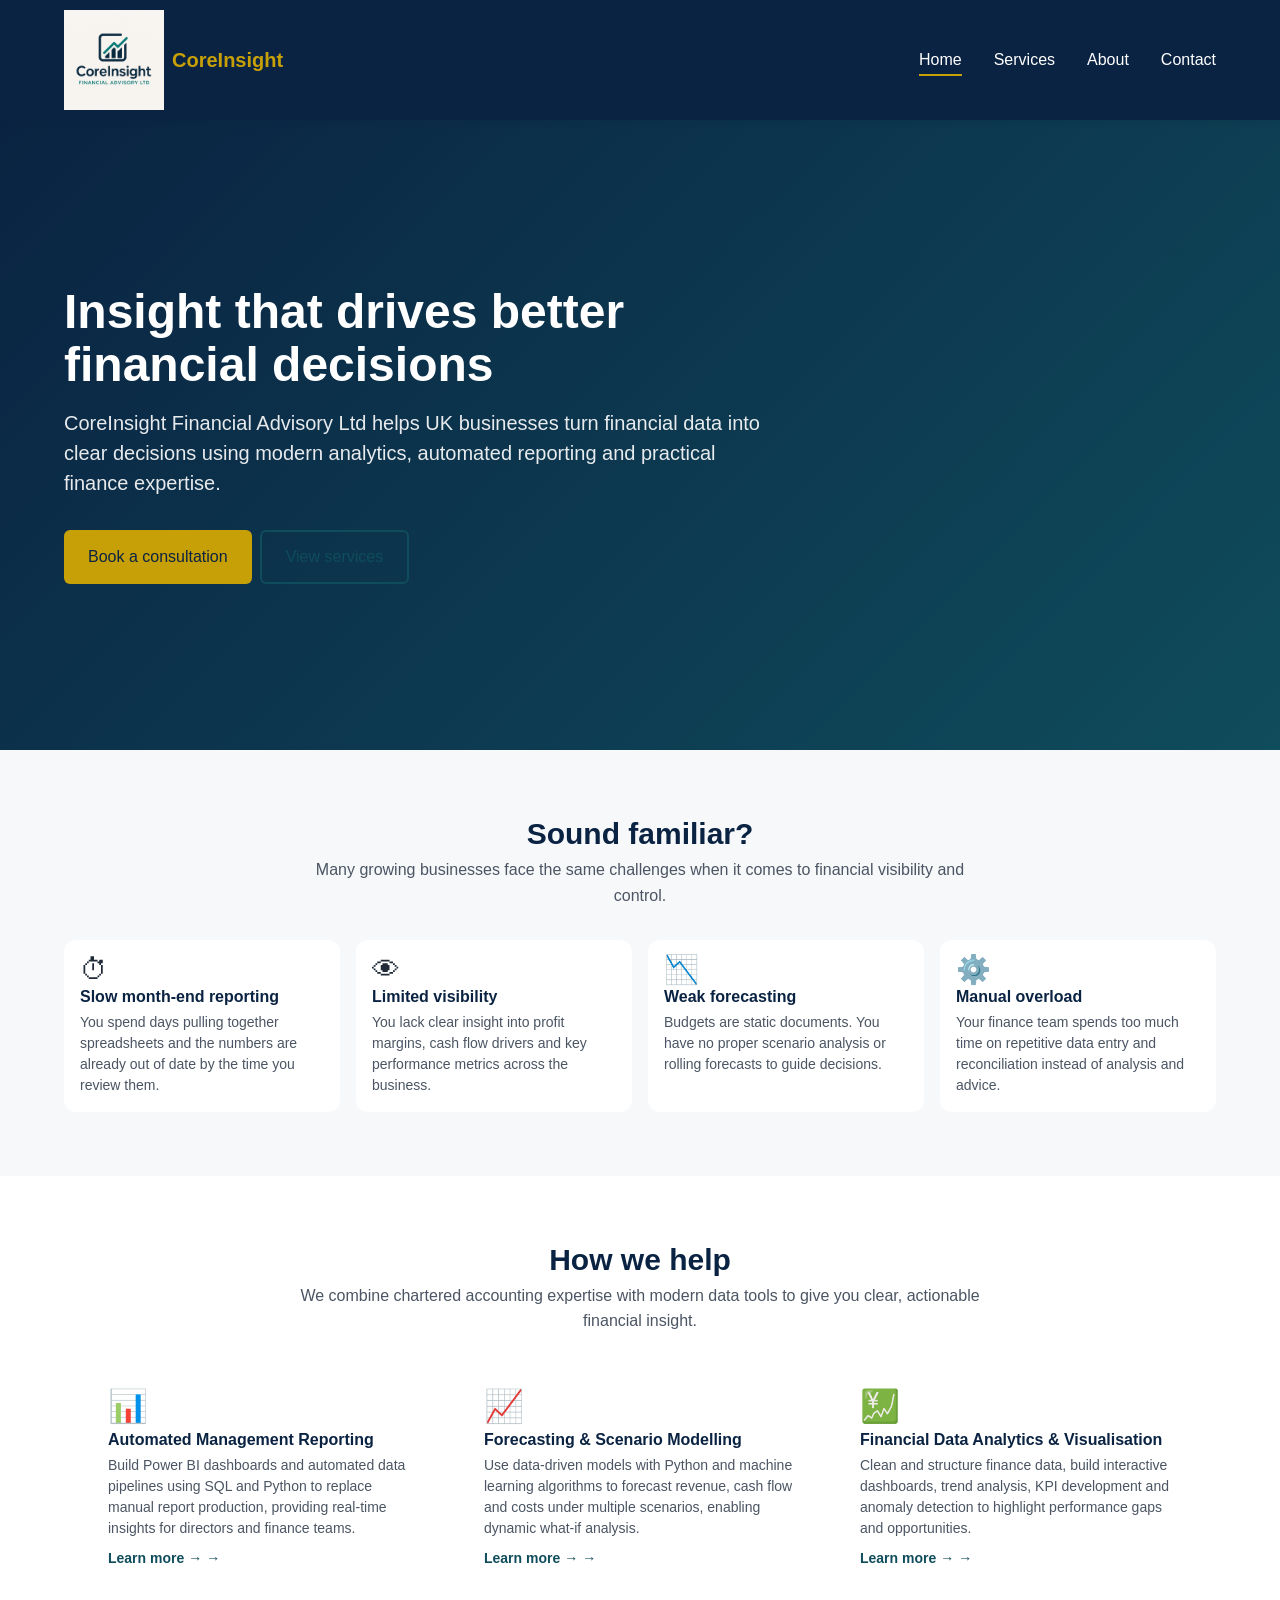
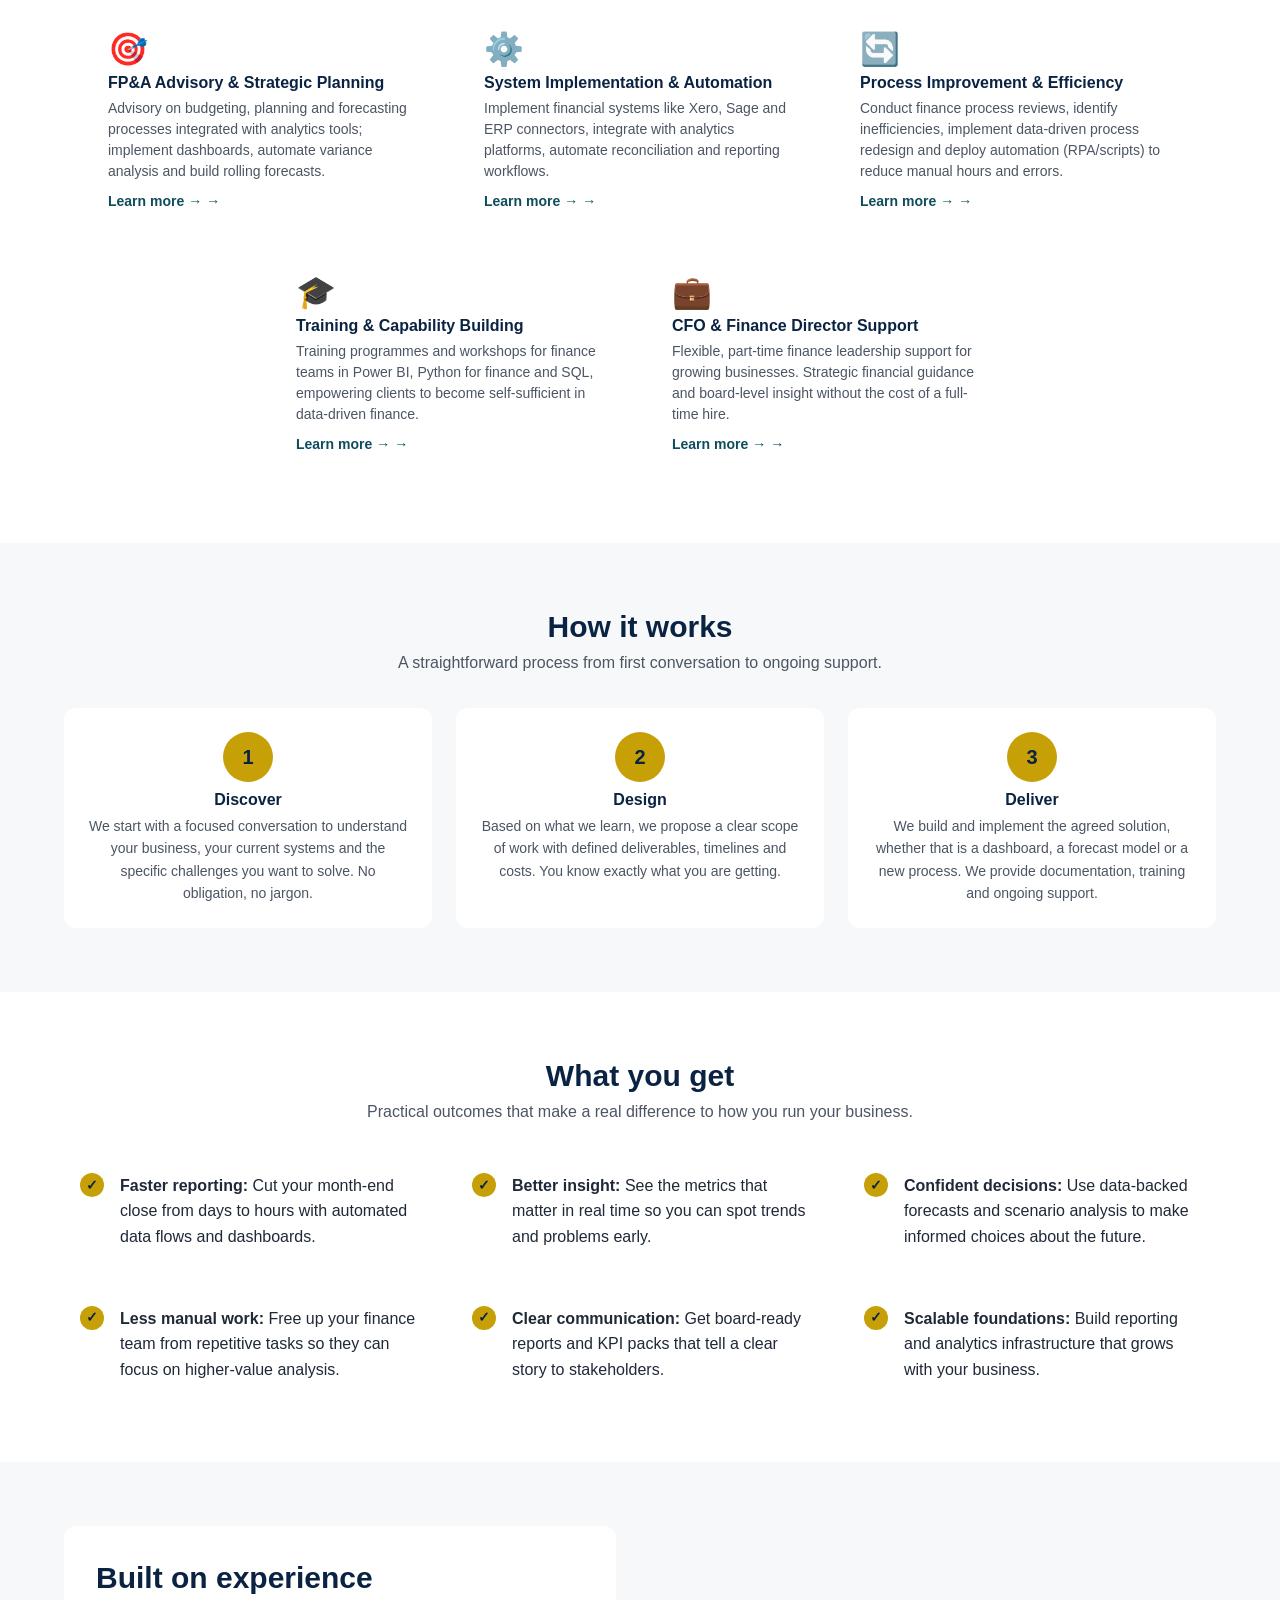
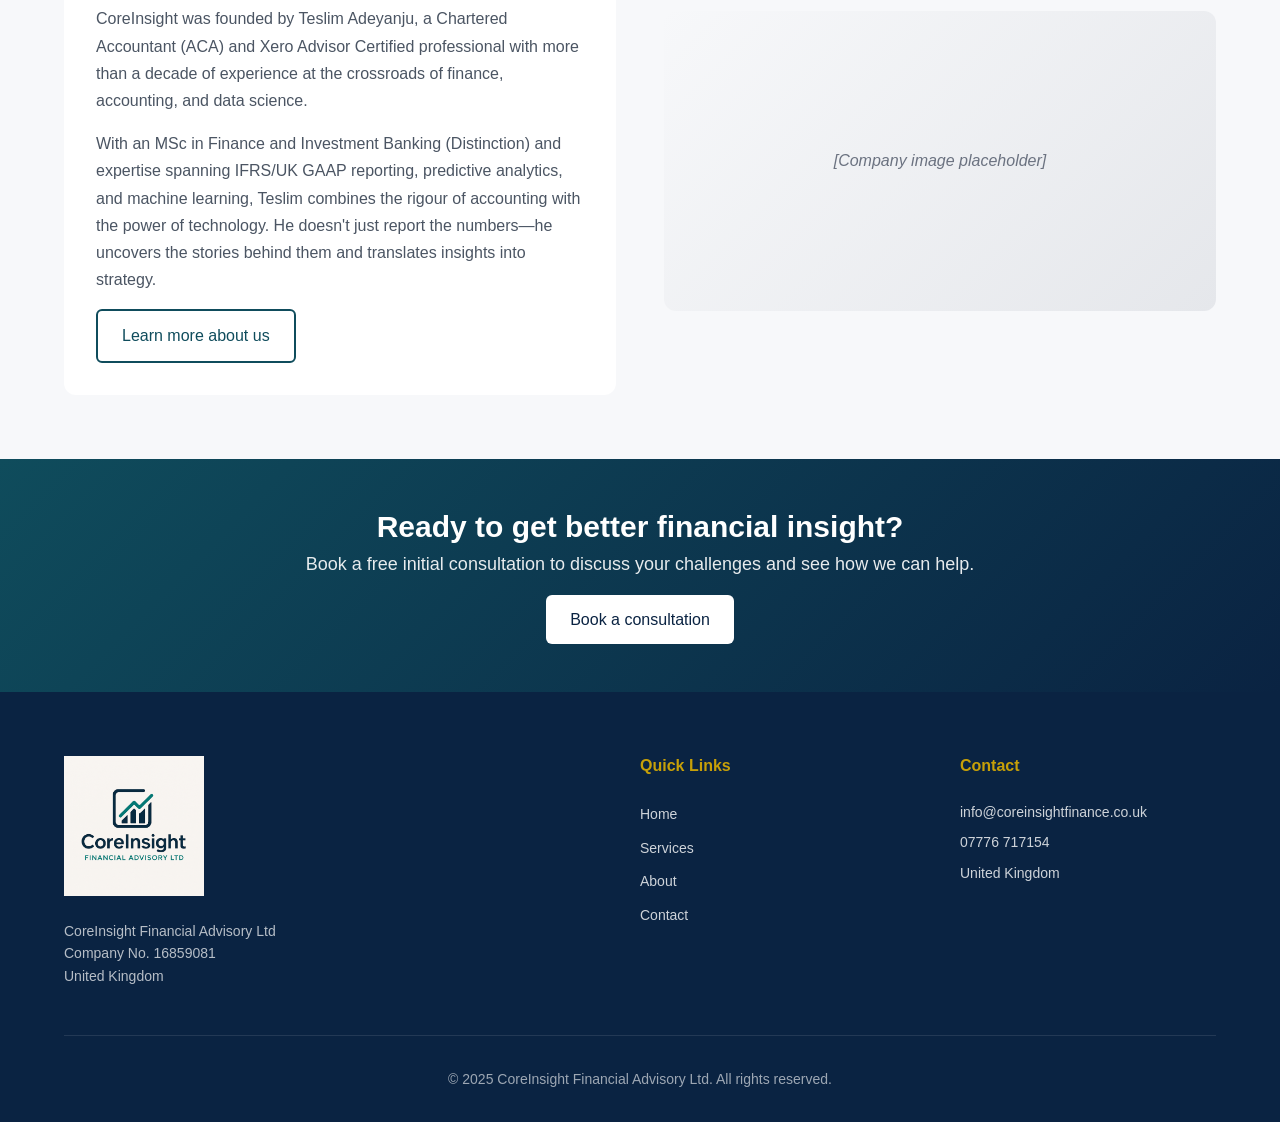
==== index.html @ 06a1aefe "Initial commit - CoreInsight Financial Advisory website" ====
<!DOCTYPE html>
<html lang="en">
<head>
    <meta charset="UTF-8">
    <meta name="viewport" content="width=device-width, initial-scale=1.0">
    <meta name="description" content="CoreInsight Financial Advisory Ltd helps UK businesses turn financial data into clear decisions using modern analytics, automated reporting and practical finance expertise.">
    <meta name="keywords" content="financial advisory, data analytics, Power BI, financial reporting, UK business, forecasting, management reporting">
    <title>CoreInsight Financial Advisory Ltd | Data-Driven Financial Insight</title>
    

    <!-- Stylesheet -->
    <link rel="stylesheet" href="assets/style.css">
    
    <!-- Favicon -->
    <link rel="icon" href="assets/images/logo.png" type="image/png">
</head>
<body>
    <!-- Skip Link for Accessibility -->
    <a href="#main-content" class="skip-link">Skip to main content</a>

    <!-- Header and Navigation -->
    <header class="site-header">
        <div class="container header-inner">
            <a href="index.html" class="logo"><img src="assets/images/logo.png" alt="CoreInsight Financial Advisory Ltd" class="logo-img"><span class="logo-text">Core<span>Insight</span></span></a>
            
            <nav class="main-nav" aria-label="Main navigation">
                <button class="menu-toggle" aria-expanded="false" aria-controls="nav-menu" aria-label="Toggle navigation menu">
                    <span></span>
                    <span></span>
                    <span></span>
                </button>
                
                <ul id="nav-menu" class="nav-menu">
                    <li><a href="index.html" class="active">Home</a></li>
                    <li><a href="services.html">Services</a></li>
                    <li><a href="about.html">About</a></li>
                    <li><a href="contact.html">Contact</a></li>
                </ul>
            </nav>
        </div>
    </header>

    <main id="main-content">
        <!-- Hero Section -->
        <section class="hero">
            <div class="container">
                <div class="hero-content">
                    <h1>Insight that drives better financial decisions</h1>
                    <p class="tagline">CoreInsight Financial Advisory Ltd helps UK businesses turn financial data into clear decisions using modern analytics, automated reporting and practical finance expertise.</p>
                    <div class="hero-buttons">
                        <a href="contact.html" class="btn btn-primary">Book a consultation</a>
                        <a href="services.html" class="btn btn-secondary">View services</a>
                    </div>
                </div>
            </div>
        </section>

        <!-- Problems and Pain Points Section -->
        <section class="section-light">
            <div class="container">
                <div class="section-header">
                    <h2>Sound familiar?</h2>
                    <p>Many growing businesses face the same challenges when it comes to financial visibility and control.</p>
                </div>
                
                <div class="problems-grid">
                    <div class="problem-card">
                        <span class="problem-icon">⏱</span>
                        <h3>Slow month-end reporting</h3>
                        <p>You spend days pulling together spreadsheets and the numbers are already out of date by the time you review them.</p>
                    </div>
                    
                    <div class="problem-card">
                        <span class="problem-icon">👁</span>
                        <h3>Limited visibility</h3>
                        <p>You lack clear insight into profit margins, cash flow drivers and key performance metrics across the business.</p>
                    </div>
                    
                    <div class="problem-card">
                        <span class="problem-icon">📉</span>
                        <h3>Weak forecasting</h3>
                        <p>Budgets are static documents. You have no proper scenario analysis or rolling forecasts to guide decisions.</p>
                    </div>
                    
                    <div class="problem-card">
                        <span class="problem-icon">⚙️</span>
                        <h3>Manual overload</h3>
                        <p>Your finance team spends too much time on repetitive data entry and reconciliation instead of analysis and advice.</p>
                    </div>
                </div>
            </div>
        </section>

        <!-- Services Overview Section -->
        <section>
            <div class="container">
                <div class="section-header">
                    <h2>How we help</h2>
                    <p>We combine chartered accounting expertise with modern data tools to give you clear, actionable financial insight.</p>
                </div>
                
                <div class="services-grid">
                    <div class="service-card">
                        <div class="service-icon">📊</div>
                        <h3>Automated Management Reporting</h3>
                        <p>Build Power BI dashboards and automated data pipelines using SQL and Python to replace manual report production, providing real-time insights for directors and finance teams.</p>
                        <a href="services.html#reporting" class="service-link">Learn more →</a>
                    </div>
                    
                    <div class="service-card">
                        <div class="service-icon">📈</div>
                        <h3>Forecasting & Scenario Modelling</h3>
                        <p>Use data-driven models with Python and machine learning algorithms to forecast revenue, cash flow and costs under multiple scenarios, enabling dynamic what-if analysis.</p>
                        <a href="services.html#forecasting" class="service-link">Learn more →</a>
                    </div>
                    
                    <div class="service-card">
                        <div class="service-icon">💹</div>
                        <h3>Financial Data Analytics & Visualisation</h3>
                        <p>Clean and structure finance data, build interactive dashboards, trend analysis, KPI development and anomaly detection to highlight performance gaps and opportunities.</p>
                        <a href="services.html#analytics" class="service-link">Learn more →</a>
                    </div>
                    
                    <div class="service-card">
                        <div class="service-icon">🎯</div>
                        <h3>FP&A Advisory & Strategic Planning</h3>
                        <p>Advisory on budgeting, planning and forecasting processes integrated with analytics tools; implement dashboards, automate variance analysis and build rolling forecasts.</p>
                        <a href="services.html#fpa" class="service-link">Learn more →</a>
                    </div>
                    
                    <div class="service-card">
                        <div class="service-icon">⚙️</div>
                        <h3>System Implementation & Automation</h3>
                        <p>Implement financial systems like Xero, Sage and ERP connectors, integrate with analytics platforms, automate reconciliation and reporting workflows.</p>
                        <a href="services.html#systems" class="service-link">Learn more →</a>
                    </div>
                    
                    <div class="service-card">
                        <div class="service-icon">🔄</div>
                        <h3>Process Improvement & Efficiency</h3>
                        <p>Conduct finance process reviews, identify inefficiencies, implement data-driven process redesign and deploy automation (RPA/scripts) to reduce manual hours and errors.</p>
                        <a href="services.html#process" class="service-link">Learn more →</a>
                    </div>
                    
                    <div class="service-card">
                        <div class="service-icon">🎓</div>
                        <h3>Training & Capability Building</h3>
                        <p>Training programmes and workshops for finance teams in Power BI, Python for finance and SQL, empowering clients to become self-sufficient in data-driven finance.</p>
                        <a href="services.html#training" class="service-link">Learn more →</a>
                    </div>
                    
                    <div class="service-card">
                        <div class="service-icon">💼</div>
                        <h3>CFO & Finance Director Support</h3>
                        <p>Flexible, part-time finance leadership support for growing businesses. Strategic financial guidance and board-level insight without the cost of a full-time hire.</p>
                        <a href="services.html#cfo-support" class="service-link">Learn more →</a>
                    </div>
                </div>
            </div>
        </section>

        <!-- How It Works Section -->
        <section class="section-light">
            <div class="container">
                <div class="section-header">
                    <h2>How it works</h2>
                    <p>A straightforward process from first conversation to ongoing support.</p>
                </div>
                
                <div class="process-steps">
                    <div class="process-step">
                        <span class="step-number">1</span>
                        <h3>Discover</h3>
                        <p>We start with a focused conversation to understand your business, your current systems and the specific challenges you want to solve. No obligation, no jargon.</p>
                    </div>
                    
                    <div class="process-step">
                        <span class="step-number">2</span>
                        <h3>Design</h3>
                        <p>Based on what we learn, we propose a clear scope of work with defined deliverables, timelines and costs. You know exactly what you are getting.</p>
                    </div>
                    
                    <div class="process-step">
                        <span class="step-number">3</span>
                        <h3>Deliver</h3>
                        <p>We build and implement the agreed solution, whether that is a dashboard, a forecast model or a new process. We provide documentation, training and ongoing support.</p>
                    </div>
                </div>
            </div>
        </section>

        <!-- Results and Benefits Section -->
        <section>
            <div class="container">
                <div class="section-header">
                    <h2>What you get</h2>
                    <p>Practical outcomes that make a real difference to how you run your business.</p>
                </div>
                
                <div class="benefits-list">
                    <div class="benefit-item">
                        <span class="benefit-icon">✓</span>
                        <p><strong>Faster reporting:</strong> Cut your month-end close from days to hours with automated data flows and dashboards.</p>
                    </div>
                    
                    <div class="benefit-item">
                        <span class="benefit-icon">✓</span>
                        <p><strong>Better insight:</strong> See the metrics that matter in real time so you can spot trends and problems early.</p>
                    </div>
                    
                    <div class="benefit-item">
                        <span class="benefit-icon">✓</span>
                        <p><strong>Confident decisions:</strong> Use data-backed forecasts and scenario analysis to make informed choices about the future.</p>
                    </div>
                    
                    <div class="benefit-item">
                        <span class="benefit-icon">✓</span>
                        <p><strong>Less manual work:</strong> Free up your finance team from repetitive tasks so they can focus on higher-value analysis.</p>
                    </div>
                    
                    <div class="benefit-item">
                        <span class="benefit-icon">✓</span>
                        <p><strong>Clear communication:</strong> Get board-ready reports and KPI packs that tell a clear story to stakeholders.</p>
                    </div>
                    
                    <div class="benefit-item">
                        <span class="benefit-icon">✓</span>
                        <p><strong>Scalable foundations:</strong> Build reporting and analytics infrastructure that grows with your business.</p>
                    </div>
                </div>
            </div>
        </section>

        <!-- About Preview Section -->
        <section class="section-light">
            <div class="container">
                <div class="about-preview">
                    <div class="about-preview-content">
                        <h2>Built on experience</h2>
                        <p>CoreInsight was founded by Teslim Adeyanju, a Chartered Accountant (ACA) and Xero Advisor Certified professional with more than a decade of experience at the crossroads of finance, accounting, and data science.</p>
                        <p>With an MSc in Finance and Investment Banking (Distinction) and expertise spanning IFRS/UK GAAP reporting, predictive analytics, and machine learning, Teslim combines the rigour of accounting with the power of technology. He doesn't just report the numbers—he uncovers the stories behind them and translates insights into strategy.</p>
                        <a href="about.html" class="btn btn-secondary">Learn more about us</a>
                    </div>
                    <div class="about-preview-image">
                        <div class="about-image-placeholder">
                            [Company image placeholder]
                        </div>
                    </div>
                </div>
            </div>
        </section>

        <!-- Call to Action Section -->
        <section class="cta-band">
            <div class="container">
                <h2>Ready to get better financial insight?</h2>
                <p>Book a free initial consultation to discuss your challenges and see how we can help.</p>
                <a href="contact.html" class="btn btn-white">Book a consultation</a>
            </div>
        </section>
    </main>

    <!-- Footer -->
    <footer class="site-footer">
        <div class="container">
            <div class="footer-content">
                <div class="footer-about">
                    <a href="index.html" class="logo"><img src="assets/images/logo.png" alt="CoreInsight" class="footer-logo-img"></a>
                    <p>CoreInsight Financial Advisory Ltd<br>
                    Company No. 16859081<br>
                    United Kingdom</p>
                </div>
                
                <div class="footer-links">
                    <h4>Quick Links</h4>
                    <ul>
                        <li><a href="index.html">Home</a></li>
                        <li><a href="services.html">Services</a></li>
                        <li><a href="about.html">About</a></li>
                        <li><a href="contact.html">Contact</a></li>
                    </ul>
                </div>
                
                <div class="footer-contact">
                    <h4>Contact</h4>
                    <p><a href="mailto:info@coreinsightfinance.co.uk">info@coreinsightfinance.co.uk</a></p>
                    <p><a href="tel:+447776717154">07776 717154</a></p>
                    <p>United Kingdom</p>
                </div>
            </div>
            
            <div class="footer-bottom">
                <p>&copy; 2025 CoreInsight Financial Advisory Ltd. All rights reserved.</p>
            </div>
        </div>
    </footer>

    <!-- JavaScript -->
    <script src="assets/main.js"></script>
</body>
</html>
---- assets/style.css ----
/* ============================================
   CoreInsight Financial Advisory Ltd
   Global Styles
   ============================================ */

/* CSS Variables */
:root {
    /* Brand Colours */
    --color-primary: #0A2342;
    --color-secondary: #0F4C5C;
    --color-accent: #C7A008;
    --color-accent-hover: #A88A07;
    
    /* Neutral Colours */
    --color-white: #FFFFFF;
    --color-light-grey: #F7F8FA;
    --color-medium-grey: #E5E7EB;
    --color-dark-grey: #6B7280;
    --color-text: #1F2937;
    --color-text-light: #4B5563;
    
    /* Typography */
    --font-family: 'Avenir', 'Avenir Next', -apple-system, BlinkMacSystemFont, 'Segoe UI', Roboto, Oxygen, Ubuntu, sans-serif;
    --font-size-base: 16px;
    --font-size-sm: 0.875rem;
    --font-size-lg: 1.125rem;
    --font-size-xl: 1.25rem;
    --font-size-2xl: 1.5rem;
    --font-size-3xl: 1.875rem;
    --font-size-4xl: 2.25rem;
    --font-size-5xl: 3rem;
    
    /* Spacing */
    --spacing-xs: 0.25rem;
    --spacing-sm: 0.5rem;
    --spacing-md: 1rem;
    --spacing-lg: 1.5rem;
    --spacing-xl: 2rem;
    --spacing-2xl: 3rem;
    --spacing-3xl: 4rem;
    --spacing-4xl: 6rem;
    
    /* Layout */
    --max-width: 1200px;
    --header-height: 120px;
    --border-radius: 6px;
    --border-radius-lg: 12px;
    
    /* Shadows */
    --shadow-sm: 0 1px 2px rgba(10, 35, 66, 0.05);
    --shadow-md: 0 4px 6px rgba(10, 35, 66, 0.07);
    --shadow-lg: 0 10px 25px rgba(10, 35, 66, 0.1);
    
    /* Transitions */
    --transition-fast: 150ms ease;
    --transition-base: 250ms ease;
}

/* Reset and Base Styles */
*,
*::before,
*::after {
    box-sizing: border-box;
    margin: 0;
    padding: 0;
}

html {
    scroll-behavior: smooth;
    font-size: var(--font-size-base);
}

body {
    font-family: var(--font-family);
    font-size: var(--font-size-base);
    line-height: 1.6;
    color: var(--color-text);
    background-color: var(--color-white);
    -webkit-font-smoothing: antialiased;
    -moz-osx-font-smoothing: grayscale;
}

img {
    max-width: 100%;
    height: auto;
    display: block;
}

a {
    color: var(--color-secondary);
    text-decoration: none;
    transition: color var(--transition-fast);
}

a:hover {
    color: var(--color-primary);
}

a:focus {
    outline: 2px solid var(--color-accent);
    outline-offset: 2px;
}

ul, ol {
    list-style: none;
}

/* Typography */
h1, h2, h3, h4, h5, h6 {
    font-weight: 600;
    line-height: 1.3;
    color: var(--color-primary);
    margin-bottom: var(--spacing-sm);
}

h1 {
    font-size: var(--font-size-4xl);
}

h2 {
    font-size: var(--font-size-3xl);
}

h3 {
    font-size: var(--font-size-2xl);
}

h4 {
    font-size: var(--font-size-xl);
}

p {
    margin-bottom: var(--spacing-sm);
    color: var(--color-text-light);
}

p:last-child {
    margin-bottom: 0;
}

/* Container */
.container {
    width: 100%;
    max-width: var(--max-width);
    margin: 0 auto;
    padding: 0 var(--spacing-lg);
}

/* Buttons */
.btn {
    display: inline-flex;
    align-items: center;
    justify-content: center;
    padding: 0.75rem 1.5rem;
    font-family: var(--font-family);
    font-size: var(--font-size-base);
    font-weight: 500;
    text-decoration: none;
    border: none;
    border-radius: var(--border-radius);
    cursor: pointer;
    transition: all var(--transition-base);
}

.btn:focus {
    outline: 2px solid var(--color-accent);
    outline-offset: 2px;
}

.btn-primary {
    background-color: var(--color-accent);
    color: var(--color-primary);
}

.btn-primary:hover {
    background-color: var(--color-accent-hover);
    color: var(--color-primary);
    transform: translateY(-1px);
    box-shadow: var(--shadow-md);
}

.btn-secondary {
    background-color: transparent;
    color: var(--color-secondary);
    border: 2px solid var(--color-secondary);
}

.btn-secondary:hover {
    background-color: var(--color-secondary);
    color: var(--color-white);
}

.btn-white {
    background-color: var(--color-white);
    color: var(--color-primary);
}

.btn-white:hover {
    background-color: var(--color-light-grey);
    color: var(--color-primary);
}

/* ============================================
   Header and Navigation
   ============================================ */
.site-header {
    position: sticky;
    top: 0;
    left: 0;
    right: 0;
    z-index: 1000;
    background-color: var(--color-primary);
    box-shadow: var(--shadow-md);
}

.header-inner {
    display: flex;
    align-items: center;
    justify-content: space-between;
    height: var(--header-height);
}

.logo {
    display: flex;
    align-items: center;
    gap: var(--spacing-sm);
    font-size: var(--font-size-xl);
    font-weight: 700;
    color: var(--color-white);
    text-decoration: none;
}

.logo:hover {
    color: var(--color-accent);
}

.logo-img {
    height: 100px;
    width: auto;
}

.logo-text {
    display: flex;
}

.logo-text span {
    color: var(--color-accent);
}

.logo span {
    color: var(--color-accent);
}

/* Main Navigation */
.main-nav {
    display: flex;
    align-items: center;
}

.nav-menu {
    display: flex;
    align-items: center;
    gap: var(--spacing-xl);
}

.nav-menu a {
    color: var(--color-white);
    font-weight: 500;
    padding: var(--spacing-sm) 0;
    position: relative;
}

.nav-menu a::after {
    content: '';
    position: absolute;
    bottom: 0;
    left: 0;
    width: 0;
    height: 2px;
    background-color: var(--color-accent);
    transition: width var(--transition-base);
}

.nav-menu a:hover::after,
.nav-menu a.active::after {
    width: 100%;
}

.nav-menu a:hover {
    color: var(--color-accent);
}

/* Mobile Menu Toggle */
.menu-toggle {
    display: none;
    flex-direction: column;
    justify-content: center;
    gap: 5px;
    width: 30px;
    height: 30px;
    background: transparent;
    border: none;
    cursor: pointer;
    padding: 0;
}

.menu-toggle span {
    display: block;
    width: 100%;
    height: 2px;
    background-color: var(--color-white);
    transition: all var(--transition-base);
}

.menu-toggle[aria-expanded="true"] span:nth-child(1) {
    transform: rotate(45deg) translate(5px, 5px);
}

.menu-toggle[aria-expanded="true"] span:nth-child(2) {
    opacity: 0;
}

.menu-toggle[aria-expanded="true"] span:nth-child(3) {
    transform: rotate(-45deg) translate(5px, -5px);
}

/* ============================================
   Hero Section
   ============================================ */
.hero {
    background: linear-gradient(135deg, var(--color-primary) 0%, var(--color-secondary) 100%);
    color: var(--color-white);
    padding: var(--spacing-4xl) 0;
    min-height: 70vh;
    display: flex;
    align-items: center;
}

.hero-content {
    max-width: 700px;
}

.hero h1 {
    color: var(--color-white);
    font-size: var(--font-size-5xl);
    margin-bottom: var(--spacing-md);
    line-height: 1.1;
}

.hero .tagline {
    font-size: var(--font-size-xl);
    color: rgba(255, 255, 255, 0.9);
    margin-bottom: var(--spacing-xl);
    line-height: 1.5;
}

.hero-buttons {
    display: flex;
    flex-wrap: wrap;
    gap: var(--spacing-sm);
}

/* ============================================
   Page Header (for interior pages)
   ============================================ */
.page-header {
    background: linear-gradient(135deg, var(--color-primary) 0%, var(--color-secondary) 100%);
    color: var(--color-white);
    padding: var(--spacing-3xl) 0;
    text-align: center;
}

.page-header h1 {
    color: var(--color-white);
    margin-bottom: var(--spacing-sm);
}

.page-header p {
    color: rgba(255, 255, 255, 0.9);
    font-size: var(--font-size-lg);
    max-width: 600px;
    margin: 0 auto;
}

/* ============================================
   Sections
   ============================================ */
section {
    padding: var(--spacing-3xl) 0;
}

.section-light {
    background-color: var(--color-light-grey);
}

.section-dark {
    background-color: var(--color-primary);
    color: var(--color-white);
}

.section-dark h2,
.section-dark h3 {
    color: var(--color-white);
}

.section-dark p {
    color: rgba(255, 255, 255, 0.85);
}

.section-header {
    text-align: center;
    max-width: 700px;
    margin: 0 auto var(--spacing-xl);
}

.section-header h2 {
    margin-bottom: var(--spacing-xs);
}

.section-header p {
    margin-bottom: 0;
}

/* ============================================
   Problems Section
   ============================================ */
.problems-grid {
    display: grid;
    grid-template-columns: repeat(4, 1fr);
    gap: var(--spacing-md);
}

.problem-card {
    background-color: var(--color-white);
    padding: var(--spacing-md);
    border-radius: var(--border-radius-lg);
    transition: transform var(--transition-base);
}

.problem-card:hover {
    transform: translateY(-4px);
}

.problem-icon {
    font-size: 1.75rem;
    line-height: 1;
    margin-bottom: var(--spacing-xs);
}

.problem-card h3 {
    font-size: var(--font-size-base);
    color: var(--color-primary);
    margin-bottom: var(--spacing-xs);
}

.problem-card p {
    font-size: var(--font-size-sm);
    margin-bottom: 0;
    color: var(--color-text-light);
    line-height: 1.5;
}

/* ============================================
   Services Cards
   ============================================ */
.services-grid {
    display: flex;
    flex-wrap: wrap;
    gap: var(--spacing-md);
    justify-content: center;
}

.service-card {
    flex: 0 1 calc(33.333% - var(--spacing-md));
    min-width: 280px;
    max-width: 360px;
    background-color: var(--color-white);
    padding: var(--spacing-lg);
    border-radius: var(--border-radius-lg);
    display: flex;
    flex-direction: column;
    transition: transform var(--transition-base);
}

.service-card:hover {
    transform: translateY(-4px);
}

.service-icon {
    font-size: 2rem;
    margin-bottom: var(--spacing-sm);
    line-height: 1;
}

.service-card h3 {
    color: var(--color-primary);
    font-size: var(--font-size-base);
    margin-bottom: var(--spacing-xs);
    line-height: 1.3;
}

.service-card p {
    margin-bottom: var(--spacing-sm);
    flex-grow: 1;
    font-size: var(--font-size-sm);
    color: var(--color-text-light);
    line-height: 1.5;
}

.service-card .service-link {
    font-weight: 600;
    font-size: var(--font-size-sm);
    color: var(--color-secondary);
    display: inline-flex;
    align-items: center;
    gap: var(--spacing-xs);
    margin-top: auto;
}

.service-card .service-link:hover {
    color: var(--color-accent);
}

.service-card .service-link::after {
    content: '→';
    transition: transform var(--transition-fast);
}

.service-card .service-link:hover::after {
    transform: translateX(4px);
}

/* ============================================
   How It Works / Process Steps
   ============================================ */
.process-steps {
    display: grid;
    grid-template-columns: repeat(auto-fit, minmax(250px, 1fr));
    gap: var(--spacing-lg);
}

.process-step {
    text-align: center;
    position: relative;
    padding: var(--spacing-lg);
    border-radius: var(--border-radius-lg);
    background-color: var(--color-white);
    transition: transform var(--transition-base);
}

.process-step:hover {
    transform: translateY(-4px);
}

.step-number {
    display: inline-flex;
    align-items: center;
    justify-content: center;
    width: 50px;
    height: 50px;
    background-color: var(--color-accent);
    color: var(--color-primary);
    font-size: var(--font-size-xl);
    font-weight: 700;
    border-radius: 50%;
    margin-bottom: var(--spacing-sm);
}

.process-step h3 {
    color: var(--color-primary);
    font-size: var(--font-size-base);
    margin-bottom: var(--spacing-xs);
}

.process-step p {
    font-size: var(--font-size-sm);
    margin-bottom: 0;
}

/* ============================================
   Benefits Section
   ============================================ */
.benefits-list {
    display: grid;
    grid-template-columns: repeat(auto-fit, minmax(280px, 1fr));
    gap: var(--spacing-lg);
}

.benefit-item {
    display: flex;
    align-items: flex-start;
    gap: var(--spacing-md);
    padding: var(--spacing-md);
    border-radius: var(--border-radius);
    transition: transform var(--transition-base), background-color var(--transition-base);
}

.benefit-item:hover {
    transform: translateX(8px);
    background-color: var(--color-light-grey);
}

.benefit-icon {
    flex-shrink: 0;
    width: 24px;
    height: 24px;
    background-color: var(--color-accent);
    border-radius: 50%;
    display: flex;
    align-items: center;
    justify-content: center;
    color: var(--color-primary);
    font-weight: 700;
    font-size: var(--font-size-sm);
}

.benefit-item p {
    margin: 0;
    color: var(--color-text);
}

/* ============================================
   About Preview Section
   ============================================ */
.about-preview {
    display: grid;
    grid-template-columns: 1fr 1fr;
    gap: var(--spacing-2xl);
    align-items: center;
}

.about-preview-content {
    padding: var(--spacing-xl);
    background-color: var(--color-white);
    border-radius: var(--border-radius-lg);
}

.about-preview-content h2 {
    margin-bottom: var(--spacing-sm);
}

.about-preview-content p {
    margin-bottom: var(--spacing-md);
    line-height: 1.7;
}

.about-image-placeholder {
    background: linear-gradient(135deg, var(--color-light-grey) 0%, var(--color-medium-grey) 100%);
    border-radius: var(--border-radius-lg);
    height: 300px;
    display: flex;
    align-items: center;
    justify-content: center;
    color: var(--color-dark-grey);
    font-style: italic;
}

/* ============================================
   CTA Band
   ============================================ */
.cta-band {
    background: linear-gradient(135deg, var(--color-secondary) 0%, var(--color-primary) 100%);
    color: var(--color-white);
    padding: var(--spacing-2xl) 0;
    text-align: center;
}

.cta-band h2 {
    color: var(--color-white);
    margin-bottom: var(--spacing-xs);
}

.cta-band p {
    color: rgba(255, 255, 255, 0.9);
    font-size: var(--font-size-lg);
    margin-bottom: var(--spacing-md);
}

/* ============================================
   Services Page - Detailed Services
   ============================================ */
.services-detail-grid {
    display: grid;
    grid-template-columns: repeat(2, 1fr);
    gap: var(--spacing-lg);
}

.service-detail-card {
    background-color: var(--color-white);
    border-radius: var(--border-radius-lg);
    padding: var(--spacing-lg);
    transition: transform var(--transition-base);
}

.service-detail-card:hover {
    transform: translateY(-4px);
}

.service-detail-icon {
    font-size: 2rem;
    margin-bottom: var(--spacing-sm);
}

.service-detail-card h3 {
    color: var(--color-primary);
    font-size: var(--font-size-lg);
    margin-bottom: var(--spacing-xs);
}

.service-detail-card > p {
    font-size: var(--font-size-sm);
    color: var(--color-text-light);
    margin-bottom: var(--spacing-sm);
    line-height: 1.5;
}

.service-detail-card .deliverables-list {
    margin: 0;
    padding: 0;
}

.service-detail-card .deliverables-list li {
    font-size: var(--font-size-sm);
    padding-left: var(--spacing-lg);
    margin-bottom: var(--spacing-xs);
    color: var(--color-text-light);
    line-height: 1.4;
}

.service-detail-card .deliverables-list li::before {
    content: '✓';
    position: absolute;
    left: 0;
    color: var(--color-accent);
    font-weight: 700;
}

.service-detail {
    border-bottom: 1px solid var(--color-medium-grey);
    padding-bottom: var(--spacing-2xl);
    margin-bottom: var(--spacing-2xl);
}

.service-detail:last-of-type {
    border-bottom: none;
    margin-bottom: 0;
}

.service-detail h2 {
    color: var(--color-secondary);
    margin-bottom: var(--spacing-md);
}

.service-detail p {
    max-width: 800px;
    margin-bottom: var(--spacing-lg);
}

.deliverables-list {
    list-style: none;
    padding: 0;
}

.deliverables-list li {
    position: relative;
    padding-left: var(--spacing-xl);
    margin-bottom: var(--spacing-sm);
    color: var(--color-text-light);
}

.deliverables-list li::before {
    content: '✓';
    position: absolute;
    left: 0;
    color: var(--color-accent);
    font-weight: 700;
}

/* ============================================
   About Page
   ============================================ */

/* Story & Values Combined Section */
.story-values-grid {
    display: grid;
    grid-template-columns: 1fr auto 1fr;
    gap: var(--spacing-2xl);
    align-items: stretch;
}

.story-column,
.values-column {
    padding: var(--spacing-lg);
}

.story-column h2,
.values-column h2 {
    font-size: var(--font-size-2xl);
    margin-bottom: var(--spacing-lg);
    padding-bottom: var(--spacing-sm);
    border-bottom: 3px solid var(--color-accent);
    display: inline-block;
}

.vertical-divider {
    width: 2px;
    background: linear-gradient(to bottom, var(--color-accent), var(--color-secondary), var(--color-accent));
    border-radius: 2px;
}

.story-item {
    margin-bottom: var(--spacing-lg);
    padding-bottom: var(--spacing-md);
    border-bottom: 1px solid var(--color-medium-grey);
}

.story-item:last-child {
    border-bottom: none;
    margin-bottom: 0;
}

.story-item h3 {
    color: var(--color-secondary);
    font-size: var(--font-size-lg);
    margin-bottom: var(--spacing-xs);
}

.story-item p {
    font-size: var(--font-size-sm);
    line-height: 1.6;
    margin-bottom: var(--spacing-sm);
}

.story-item p:last-child {
    margin-bottom: 0;
}

.mission-box {
    background-color: var(--color-light-grey);
    padding: var(--spacing-md);
    border-radius: var(--border-radius);
    border-bottom: none !important;
}

.value-item {
    display: flex;
    gap: var(--spacing-md);
    align-items: flex-start;
    padding: var(--spacing-md);
    margin-bottom: var(--spacing-sm);
    border-radius: var(--border-radius);
    transition: all var(--transition-base);
}

.value-item:hover {
    background-color: var(--color-light-grey);
    transform: translateX(4px);
}

.value-item .value-icon {
    font-size: 1.5rem;
    flex-shrink: 0;
}

.value-item h4 {
    color: var(--color-primary);
    font-size: var(--font-size-base);
    margin-bottom: var(--spacing-xs);
}

.value-item p {
    font-size: var(--font-size-sm);
    line-height: 1.5;
    margin-bottom: 0;
}

/* Legacy about-story styles (kept for compatibility) */
.about-story {
    max-width: 800px;
    background-color: var(--color-white);
    padding: var(--spacing-2xl);
    border-radius: var(--border-radius-lg);
}

.about-story h2 {
    margin-bottom: var(--spacing-md);
}

.about-story h3 {
    color: var(--color-secondary);
    font-size: var(--font-size-xl);
}

.about-story p {
    line-height: 1.7;
    margin-bottom: var(--spacing-md);
}

.founder-section {
    display: grid;
    grid-template-columns: 280px 1fr;
    gap: var(--spacing-3xl);
    align-items: start;
    background-color: var(--color-white);
    padding: var(--spacing-2xl);
    border-radius: var(--border-radius-lg);
}

.founder-image {
    width: 280px;
    height: 280px;
    border-radius: var(--border-radius-lg);
    overflow: hidden;
    flex-shrink: 0;
}

.founder-image img {
    width: 100%;
    height: 100%;
    object-fit: cover;
    transition: transform var(--transition-base);
}

.founder-image:hover img {
    transform: scale(1.03);
}

.founder-image-placeholder {
    width: 200px;
    height: 200px;
    background: linear-gradient(135deg, var(--color-light-grey) 0%, var(--color-medium-grey) 100%);
    border-radius: var(--border-radius-lg);
    display: flex;
    align-items: center;
    justify-content: center;
    color: var(--color-dark-grey);
    font-style: italic;
    font-size: var(--font-size-sm);
}

.founder-content h3 {
    font-size: var(--font-size-2xl);
    margin-bottom: var(--spacing-xs);
}

.founder-title {
    color: var(--color-secondary);
    font-weight: 500;
    font-size: var(--font-size-lg);
    margin-bottom: var(--spacing-lg) !important;
    padding-bottom: var(--spacing-md);
    border-bottom: 2px solid var(--color-accent);
    display: inline-block;
}

.founder-content p {
    line-height: 1.7;
}

.founder-link {
    margin-top: var(--spacing-lg) !important;
}

.founder-link a {
    display: inline-flex;
    align-items: center;
    gap: var(--spacing-xs);
    color: var(--color-secondary);
    font-weight: 600;
    padding: var(--spacing-sm) var(--spacing-md);
    border: 2px solid var(--color-secondary);
    border-radius: var(--border-radius);
    transition: all var(--transition-base);
}

.founder-link a:hover {
    background-color: var(--color-secondary);
    color: var(--color-white);
    transform: translateX(4px);
}

.values-grid {
    display: grid;
    grid-template-columns: repeat(auto-fit, minmax(250px, 1fr));
    gap: var(--spacing-xl);
}

.value-card {
    background-color: var(--color-white);
    padding: var(--spacing-xl);
    border-radius: var(--border-radius-lg);
    transition: transform var(--transition-base);
}

.value-card:hover {
    transform: translateY(-4px);
}

.value-icon {
    font-size: 2rem;
    margin-bottom: var(--spacing-sm);
    line-height: 1;
}

.value-card h3 {
    color: var(--color-secondary);
    margin-bottom: var(--spacing-xs);
}

.vision-wrapper {
    display: flex;
    justify-content: center;
}

.vision-section {
    background-color: var(--color-secondary);
    color: var(--color-white);
    padding: var(--spacing-xl);
    border-radius: var(--border-radius-lg);
    max-width: 800px;
    text-align: center;
}

.vision-section h2 {
    color: var(--color-white);
    margin-bottom: var(--spacing-xs);
}

.vision-section h3 {
    color: var(--color-accent);
    font-size: var(--font-size-xl);
    margin-bottom: var(--spacing-md);
}

.vision-section p {
    color: rgba(255, 255, 255, 0.9);
    text-align: left;
    margin-bottom: var(--spacing-sm);
}

.vision-section p:last-child {
    margin-bottom: 0;
}

/* ============================================
   Contact Page
   ============================================ */
.contact-wrapper {
    display: grid;
    grid-template-columns: 1fr 1.5fr;
    gap: var(--spacing-3xl);
}

.contact-info h2 {
    margin-bottom: var(--spacing-lg);
}

.contact-details {
    margin-bottom: var(--spacing-xl);
}

.contact-item {
    display: flex;
    align-items: flex-start;
    gap: var(--spacing-md);
    margin-bottom: var(--spacing-md);
    padding: var(--spacing-md);
    border-radius: var(--border-radius);
    background-color: var(--color-white);
    transition: transform var(--transition-base);
}

.contact-item:hover {
    transform: translateX(4px);
}

.contact-item strong {
    color: var(--color-primary);
    min-width: 80px;
}

.contact-item a {
    color: var(--color-secondary);
}

.contact-form-section h2 {
    margin-bottom: var(--spacing-lg);
}

.contact-form {
    background-color: var(--color-light-grey);
    padding: var(--spacing-xl);
    border-radius: var(--border-radius-lg);
}

.form-group {
    margin-bottom: var(--spacing-lg);
}

.form-group label {
    display: block;
    font-weight: 500;
    color: var(--color-primary);
    margin-bottom: var(--spacing-sm);
}

.form-group input,
.form-group textarea {
    width: 100%;
    padding: 0.75rem 1rem;
    font-family: var(--font-family);
    font-size: var(--font-size-base);
    border: 1px solid var(--color-medium-grey);
    border-radius: var(--border-radius);
    transition: border-color var(--transition-fast), box-shadow var(--transition-fast);
}

.form-group input:focus,
.form-group textarea:focus {
    outline: none;
    border-color: var(--color-secondary);
    box-shadow: 0 0 0 3px rgba(15, 76, 92, 0.1);
}

.form-group textarea {
    min-height: 150px;
    resize: vertical;
}

.privacy-note {
    font-size: var(--font-size-sm);
    color: var(--color-dark-grey);
    margin-top: var(--spacing-lg);
}

/* ============================================
   Footer
   ============================================ */
.site-footer {
    background-color: var(--color-primary);
    color: var(--color-white);
    padding: var(--spacing-3xl) 0 var(--spacing-xl);
}

.footer-content {
    display: grid;
    grid-template-columns: 2fr 1fr 1fr;
    gap: var(--spacing-3xl);
    margin-bottom: var(--spacing-2xl);
}

.footer-about .logo {
    display: inline-block;
    margin-bottom: var(--spacing-md);
}

.footer-logo-img {
    height: 140px;
    width: auto;
}

.footer-about p {
    color: rgba(255, 255, 255, 0.7);
    font-size: var(--font-size-sm);
}

.footer-links h4,
.footer-contact h4 {
    color: var(--color-accent);
    font-size: var(--font-size-base);
    margin-bottom: var(--spacing-lg);
}

.footer-links ul li {
    margin-bottom: var(--spacing-sm);
}

.footer-links ul li a {
    color: rgba(255, 255, 255, 0.8);
    font-size: var(--font-size-sm);
}

.footer-links ul li a:hover {
    color: var(--color-accent);
}

.footer-contact p,
.footer-contact a {
    color: rgba(255, 255, 255, 0.8);
    font-size: var(--font-size-sm);
}

.footer-contact a:hover {
    color: var(--color-accent);
}

.footer-bottom {
    border-top: 1px solid rgba(255, 255, 255, 0.1);
    padding-top: var(--spacing-xl);
    text-align: center;
}

.footer-bottom p {
    color: rgba(255, 255, 255, 0.6);
    font-size: var(--font-size-sm);
}

/* ============================================
   Responsive Styles
   ============================================ */
@media (max-width: 992px) {
    .problems-grid {
        grid-template-columns: repeat(2, 1fr);
    }
    
    .services-grid .service-card {
        flex: 0 1 calc(50% - var(--spacing-md));
    }
    
    .about-preview {
        grid-template-columns: 1fr;
    }
    
    .about-preview-image {
        order: -1;
    }
    
    .story-values-grid {
        grid-template-columns: 1fr;
        gap: var(--spacing-xl);
    }
    
    .vertical-divider {
        width: 100%;
        height: 2px;
        background: linear-gradient(to right, var(--color-accent), var(--color-secondary), var(--color-accent));
    }
    
    .founder-section {
        grid-template-columns: 1fr;
        text-align: center;
    }
    
    .founder-image {
        width: 220px;
        height: 220px;
        margin: 0 auto;
    }
    
    .founder-content {
        text-align: left;
    }
    
    .founder-image-placeholder {
        margin: 0 auto;
    }
    
    .contact-wrapper {
        grid-template-columns: 1fr;
    }
    
    .footer-content {
        grid-template-columns: 1fr 1fr;
    }
}

@media (max-width: 768px) {
    .problems-grid {
        grid-template-columns: 1fr;
    }
    
    .services-grid .service-card {
        flex: 0 1 100%;
        max-width: 100%;
    }
    
    .services-detail-grid {
        grid-template-columns: 1fr;
    }
    
    :root {
        --font-size-5xl: 2.25rem;
        --font-size-4xl: 1.875rem;
        --font-size-3xl: 1.5rem;
    }
    
    /* Mobile Navigation */
    .menu-toggle {
        display: flex;
    }
    
    .nav-menu {
        position: fixed;
        top: var(--header-height);
        left: 0;
        right: 0;
        background-color: var(--color-primary);
        flex-direction: column;
        padding: var(--spacing-lg);
        gap: 0;
        transform: translateY(-100%);
        opacity: 0;
        visibility: hidden;
        transition: all var(--transition-base);
        box-shadow: var(--shadow-lg);
    }
    
    .nav-menu.active {
        transform: translateY(0);
        opacity: 1;
        visibility: visible;
    }
    
    .nav-menu li {
        width: 100%;
    }
    
    .nav-menu a {
        display: block;
        padding: var(--spacing-md);
        border-bottom: 1px solid rgba(255, 255, 255, 0.1);
    }
    
    .nav-menu a::after {
        display: none;
    }
    
    /* Hero adjustments */
    .hero {
        min-height: auto;
        padding: var(--spacing-3xl) 0;
    }
    
    .hero h1 {
        font-size: var(--font-size-3xl);
    }
    
    .hero-buttons {
        flex-direction: column;
    }
    
    .hero-buttons .btn {
        width: 100%;
        text-align: center;
    }
    
    /* Section adjustments */
    section {
        padding: var(--spacing-3xl) 0;
    }
    
    .services-grid,
    .problems-grid {
        grid-template-columns: 1fr;
    }
    
    .process-steps {
        grid-template-columns: 1fr;
    }
    
    .footer-content {
        grid-template-columns: 1fr;
        text-align: center;
    }
    
    .footer-links ul,
    .footer-contact {
        text-align: center;
    }
}

@media (max-width: 480px) {
    .container {
        padding: 0 var(--spacing-md);
    }
    
    .service-card,
    .problem-card,
    .value-card {
        padding: var(--spacing-lg);
    }
    
    .contact-form {
        padding: var(--spacing-lg);
    }
}

/* ============================================
   Utility Classes
   ============================================ */
.text-center {
    text-align: center;
}

.text-accent {
    color: var(--color-accent);
}

.mb-0 {
    margin-bottom: 0;
}

.mb-sm {
    margin-bottom: var(--spacing-sm);
}

.mb-md {
    margin-bottom: var(--spacing-md);
}

.mb-lg {
    margin-bottom: var(--spacing-lg);
}

.mb-xl {
    margin-bottom: var(--spacing-xl);
}

.mt-xl {
    margin-top: var(--spacing-xl);
}

/* Skip link for accessibility */
.skip-link {
    position: absolute;
    top: -100%;
    left: 0;
    background-color: var(--color-accent);
    color: var(--color-primary);
    padding: var(--spacing-sm) var(--spacing-md);
    z-index: 9999;
    transition: top var(--transition-fast);
}

.skip-link:focus {
    top: 0;
}
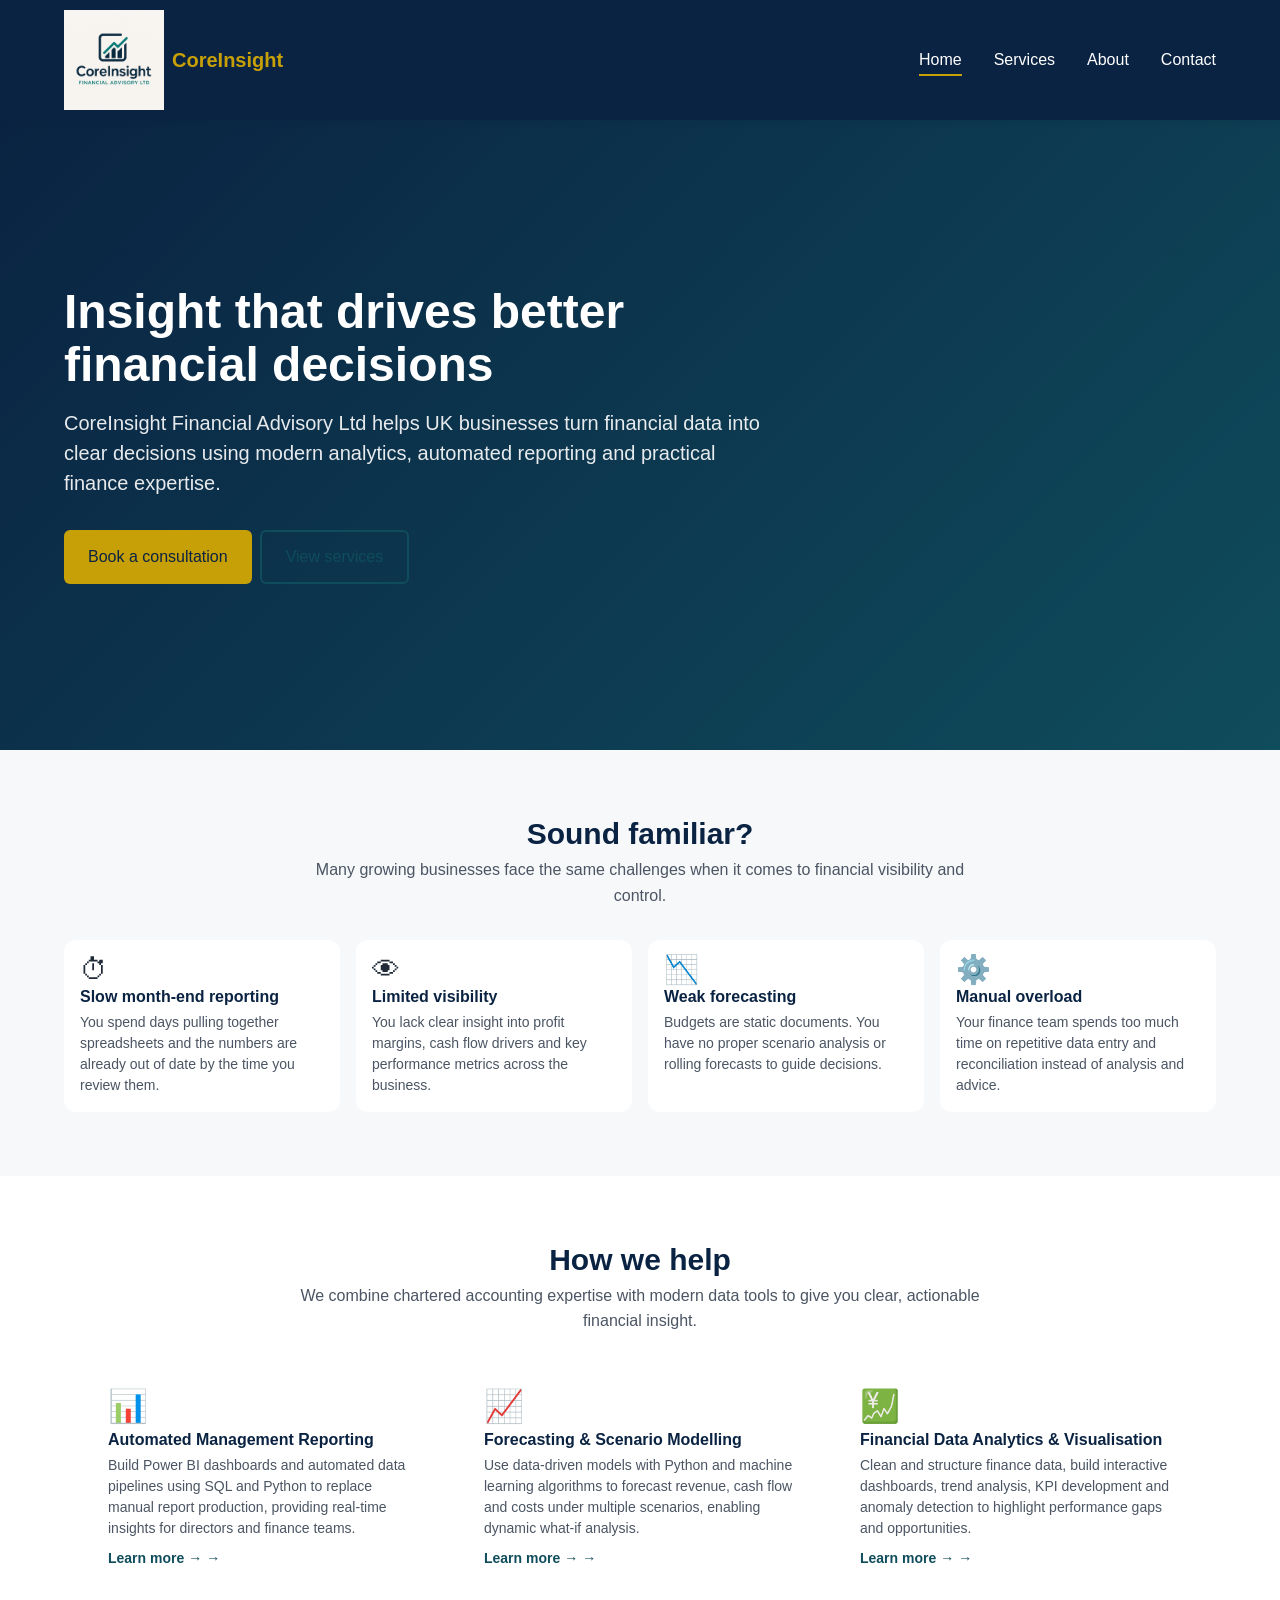
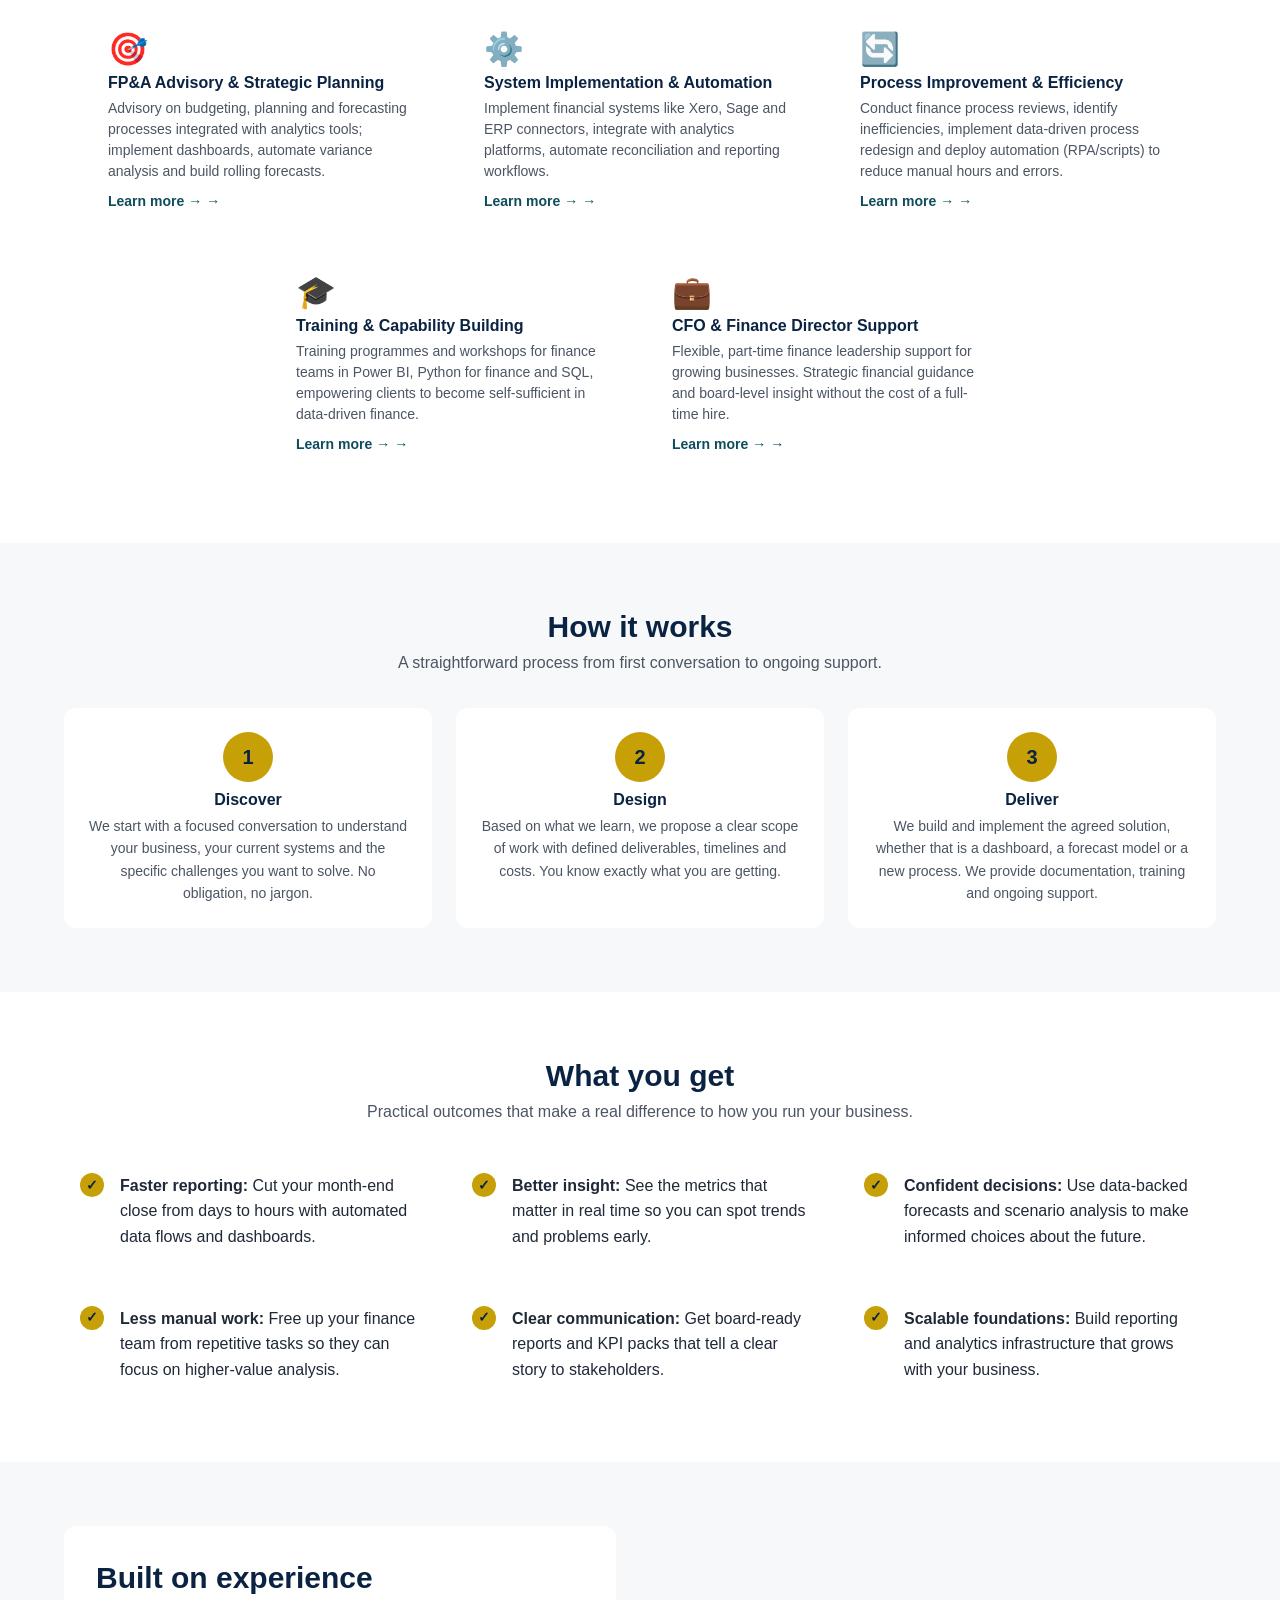
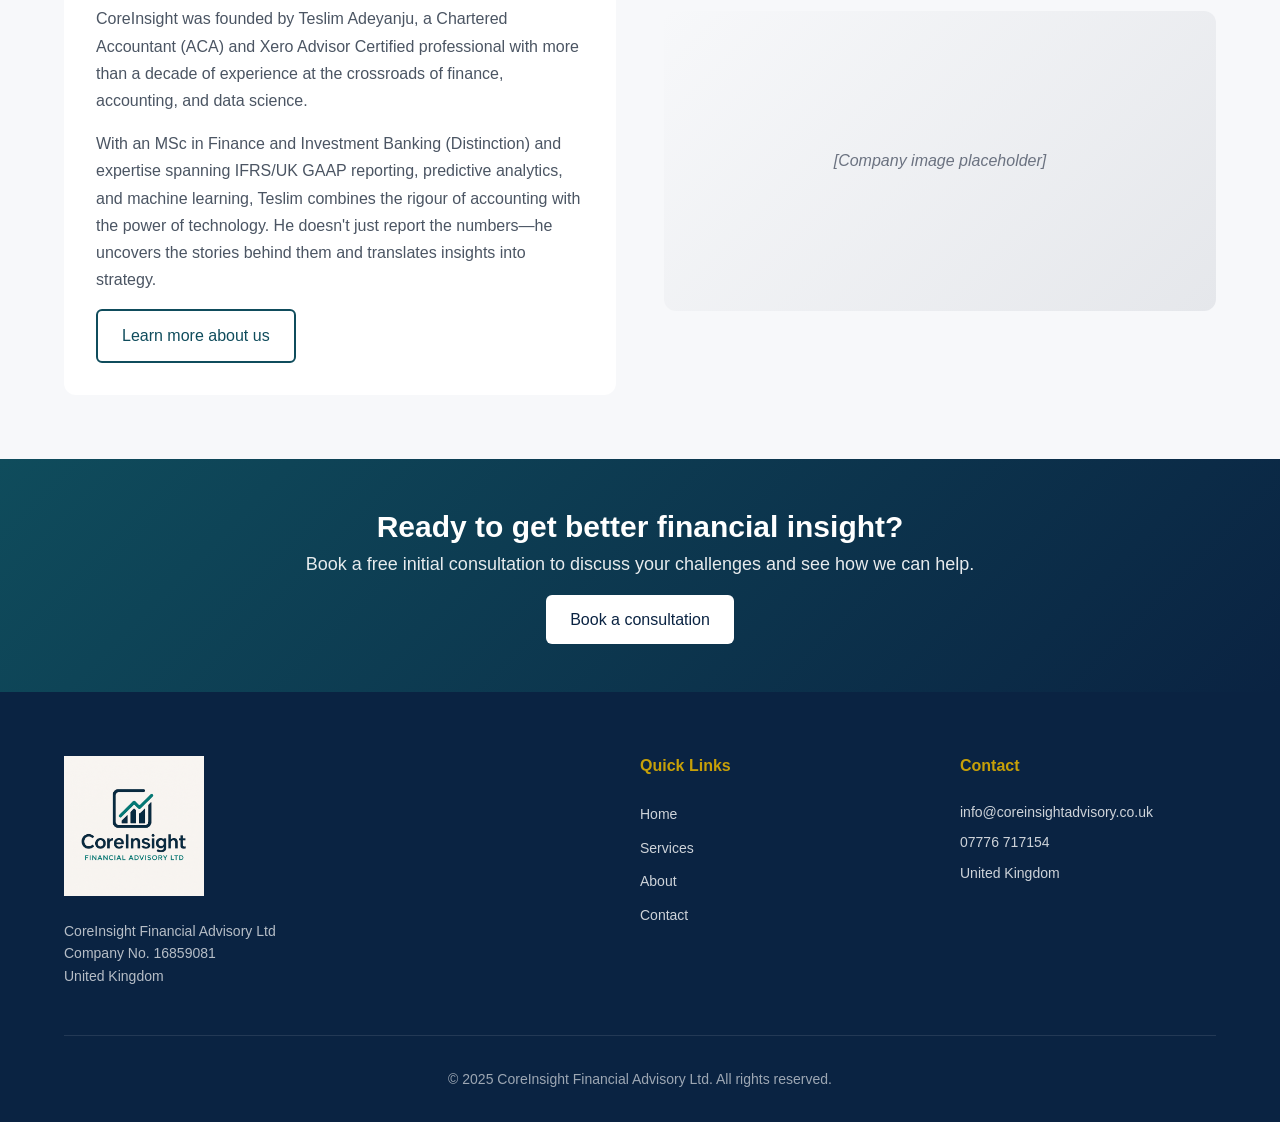
==== commit 26d553ab: "Add Open Graph and Twitter Card meta tags to all pages Adds og:type, og:url, og:title, og:descriptio" ====
--- a/index.html
+++ b/index.html
@@ -6,7 +6,20 @@
     <meta name="description" content="CoreInsight Financial Advisory Ltd helps UK businesses turn financial data into clear decisions using modern analytics, automated reporting and practical finance expertise.">
     <meta name="keywords" content="financial advisory, data analytics, Power BI, financial reporting, UK business, forecasting, management reporting">
     <title>CoreInsight Financial Advisory Ltd | Data-Driven Financial Insight</title>
-    
+
+    <!-- Open Graph / Social Media -->
+    <meta property="og:type" content="website">
+    <meta property="og:url" content="https://www.coreinsightadvisory.co.uk/">
+    <meta property="og:title" content="CoreInsight Financial Advisory Ltd | Data-Driven Financial Insight">
+    <meta property="og:description" content="CoreInsight Financial Advisory Ltd helps UK businesses turn financial data into clear decisions using modern analytics, automated reporting and practical finance expertise.">
+    <meta property="og:image" content="https://www.coreinsightadvisory.co.uk/assets/images/og-image.png">
+    <meta property="og:image:width" content="1200">
+    <meta property="og:image:height" content="630">
+    <meta property="og:site_name" content="CoreInsight Financial Advisory Ltd">
+    <meta name="twitter:card" content="summary_large_image">
+    <meta name="twitter:title" content="CoreInsight Financial Advisory Ltd | Data-Driven Financial Insight">
+    <meta name="twitter:description" content="CoreInsight Financial Advisory Ltd helps UK businesses turn financial data into clear decisions using modern analytics, automated reporting and practical finance expertise.">
+    <meta name="twitter:image" content="https://www.coreinsightadvisory.co.uk/assets/images/og-image.png">
 
     <!-- Stylesheet -->
     <link rel="stylesheet" href="assets/style.css">
@@ -283,7 +296,7 @@
                 
                 <div class="footer-contact">
                     <h4>Contact</h4>
-                    <p><a href="mailto:info@coreinsightfinance.co.uk">info@coreinsightfinance.co.uk</a></p>
+                    <p><a href="mailto:info@coreinsightadvisory.co.uk">info@coreinsightadvisory.co.uk</a></p>
                     <p><a href="tel:+447776717154">07776 717154</a></p>
                     <p>United Kingdom</p>
                 </div>
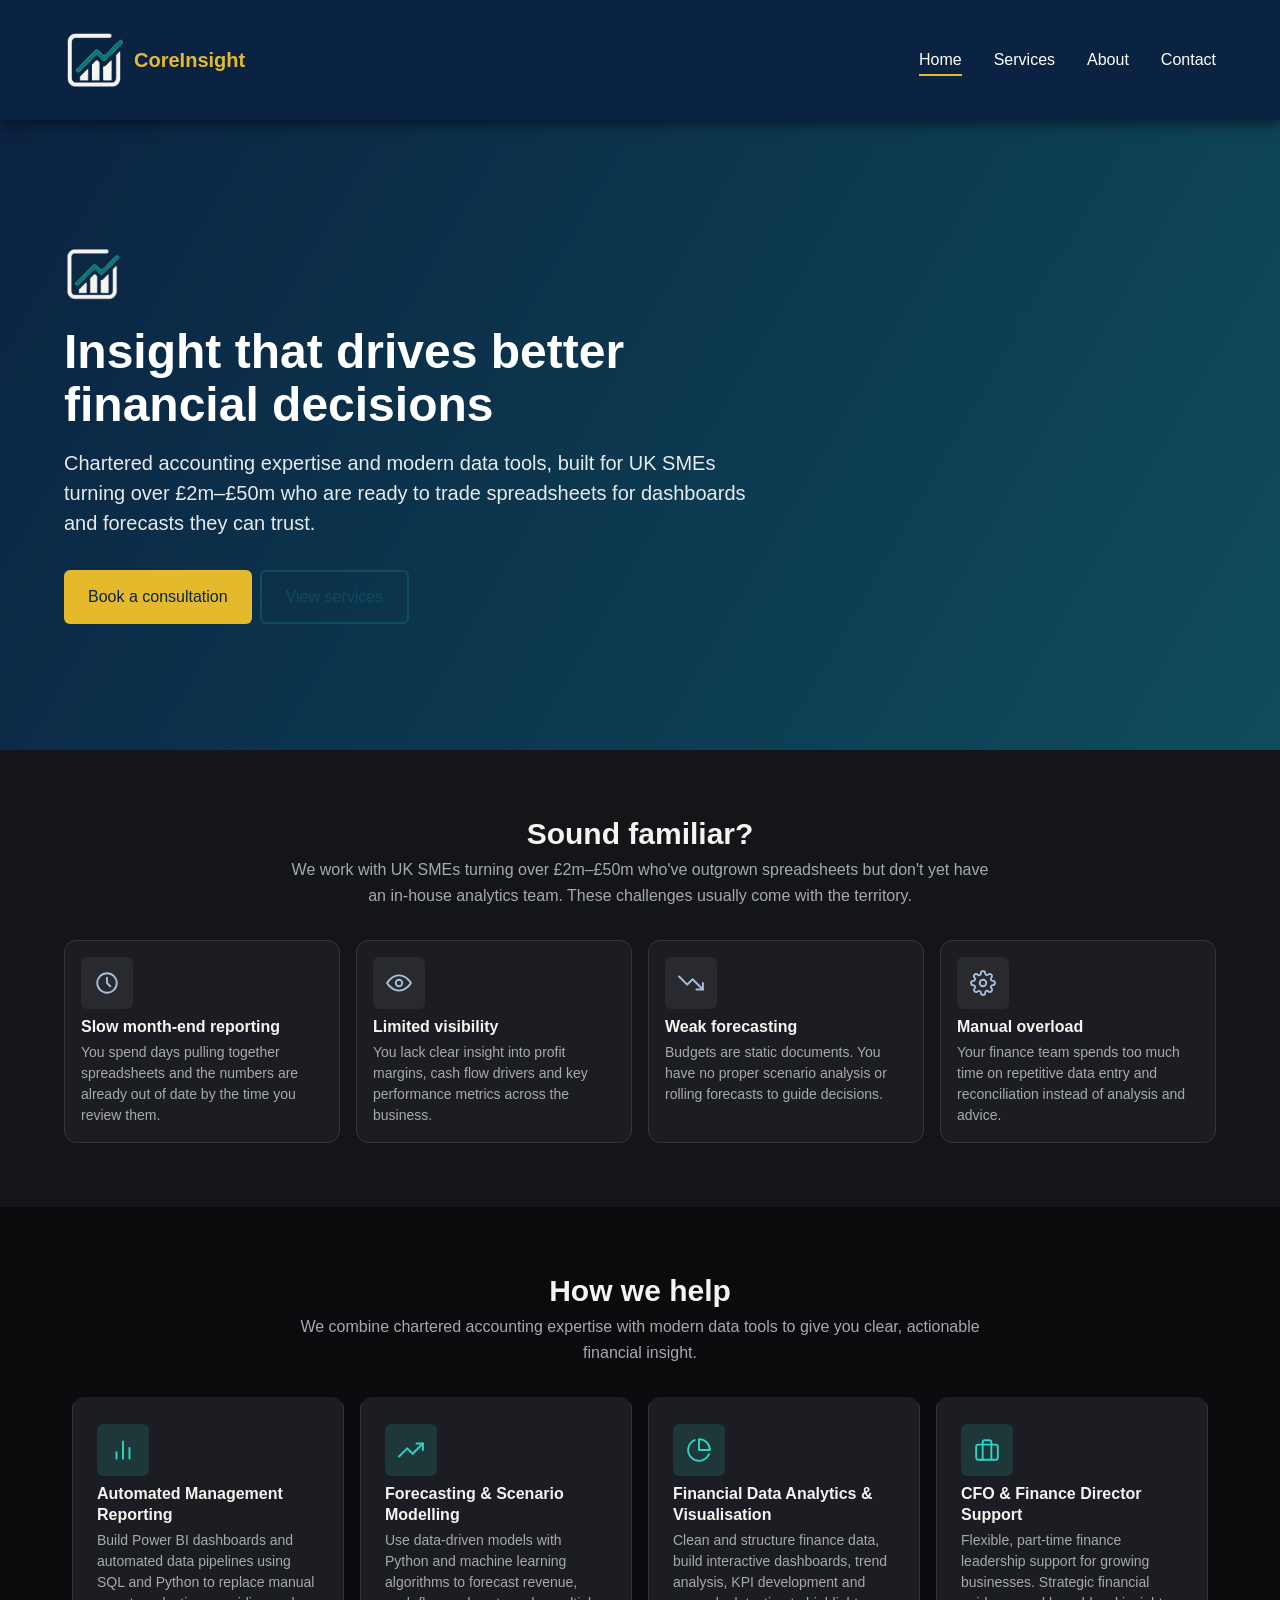
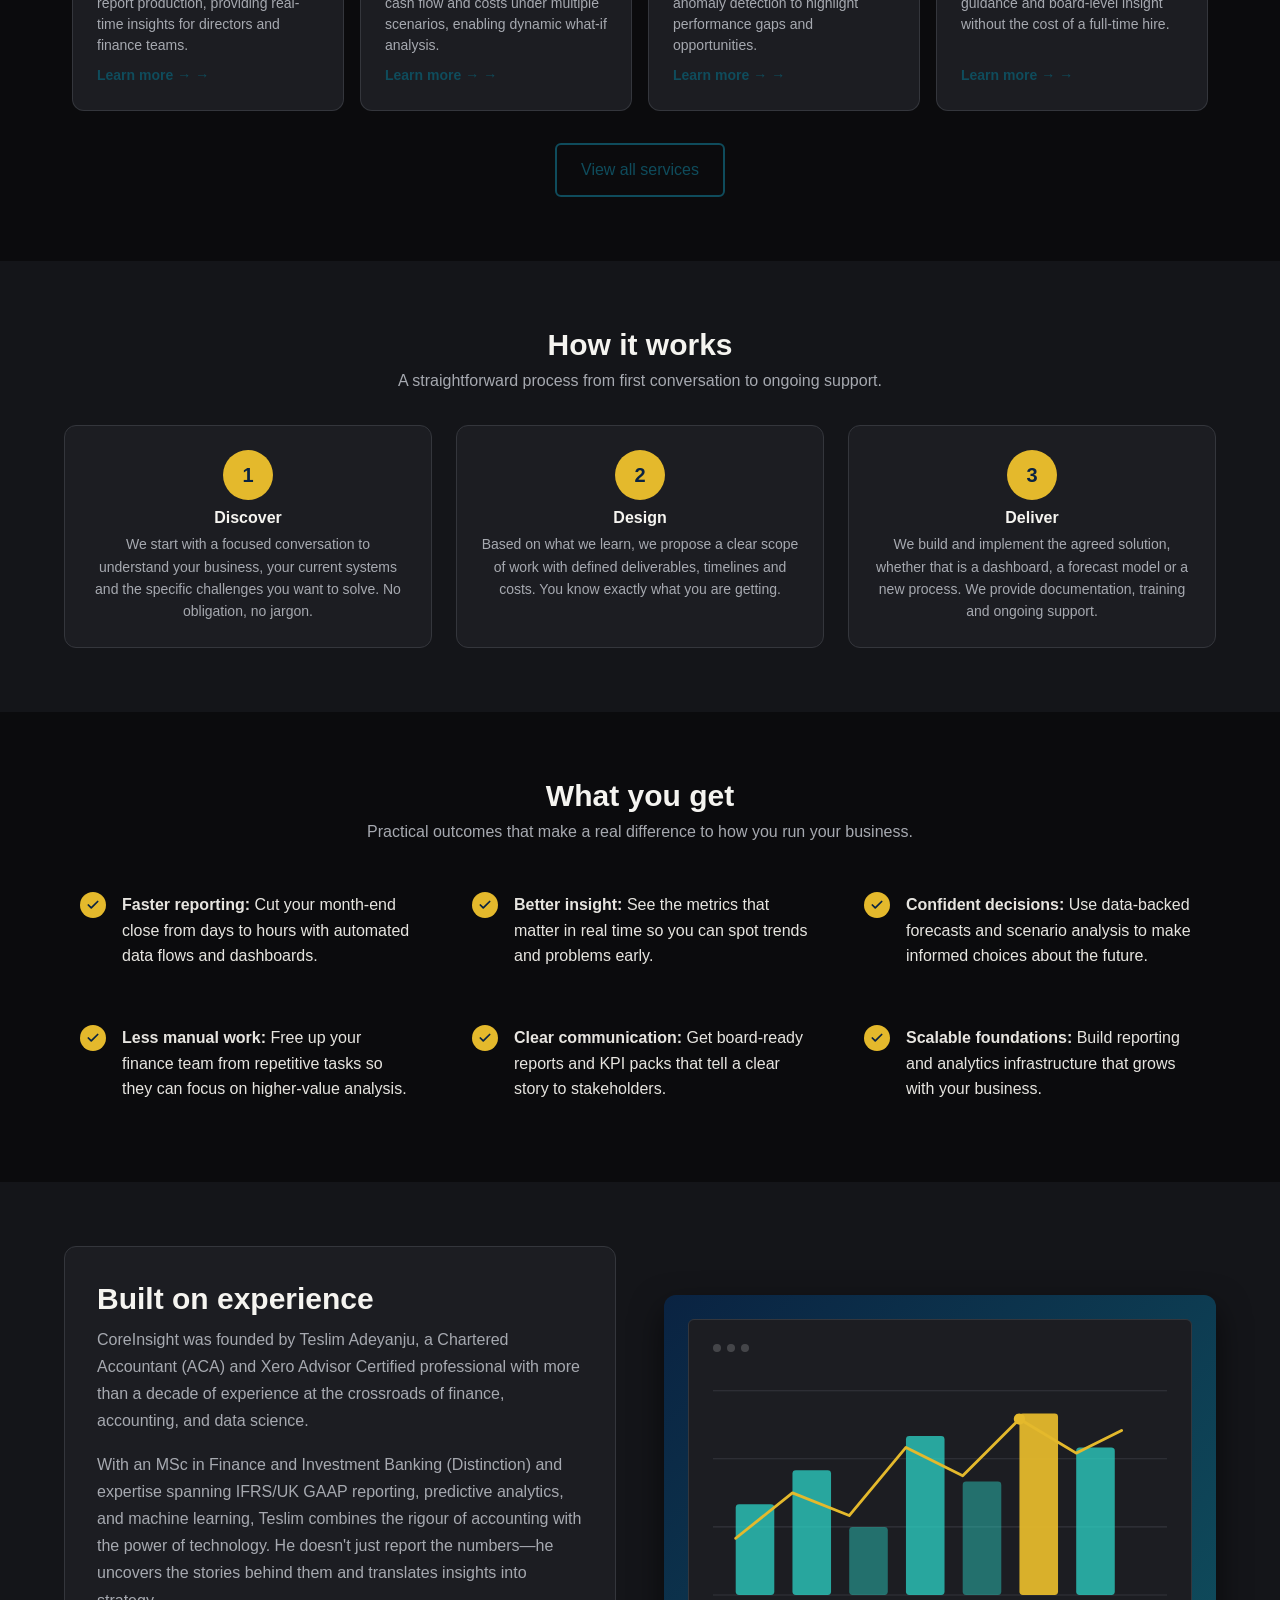
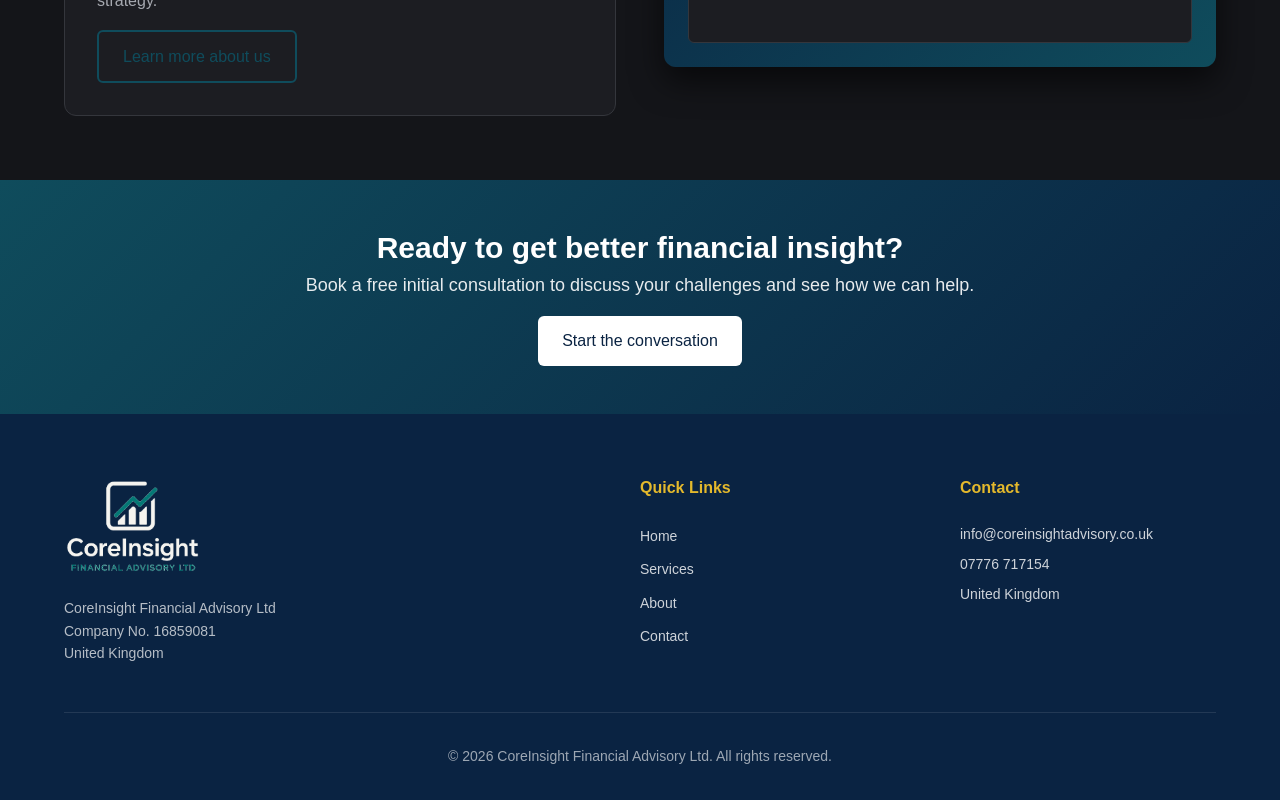
==== commit 32a9e0f7: "Redesign site with dark theme, fix logo, and improve SEO and copy - Add SEO fundamentals: robots.txt" ====
--- a/index.html
+++ b/index.html
@@ -6,26 +6,51 @@
     <meta name="description" content="CoreInsight Financial Advisory Ltd helps UK businesses turn financial data into clear decisions using modern analytics, automated reporting and practical finance expertise.">
     <meta name="keywords" content="financial advisory, data analytics, Power BI, financial reporting, UK business, forecasting, management reporting">
     <title>CoreInsight Financial Advisory Ltd | Data-Driven Financial Insight</title>
+    <link rel="canonical" href="https://coreinsightadvisory.co.uk/">
 
     <!-- Open Graph / Social Media -->
     <meta property="og:type" content="website">
-    <meta property="og:url" content="https://www.coreinsightadvisory.co.uk/">
+    <meta property="og:url" content="https://coreinsightadvisory.co.uk/">
     <meta property="og:title" content="CoreInsight Financial Advisory Ltd | Data-Driven Financial Insight">
     <meta property="og:description" content="CoreInsight Financial Advisory Ltd helps UK businesses turn financial data into clear decisions using modern analytics, automated reporting and practical finance expertise.">
-    <meta property="og:image" content="https://www.coreinsightadvisory.co.uk/assets/images/og-image.png">
+    <meta property="og:image" content="https://coreinsightadvisory.co.uk/assets/images/og-image.png">
     <meta property="og:image:width" content="1200">
     <meta property="og:image:height" content="630">
     <meta property="og:site_name" content="CoreInsight Financial Advisory Ltd">
     <meta name="twitter:card" content="summary_large_image">
     <meta name="twitter:title" content="CoreInsight Financial Advisory Ltd | Data-Driven Financial Insight">
     <meta name="twitter:description" content="CoreInsight Financial Advisory Ltd helps UK businesses turn financial data into clear decisions using modern analytics, automated reporting and practical finance expertise.">
-    <meta name="twitter:image" content="https://www.coreinsightadvisory.co.uk/assets/images/og-image.png">
+    <meta name="twitter:image" content="https://coreinsightadvisory.co.uk/assets/images/og-image.png">
 
     <!-- Stylesheet -->
     <link rel="stylesheet" href="assets/style.css">
     
     <!-- Favicon -->
-    <link rel="icon" href="assets/images/logo.png" type="image/png">
+    <link rel="icon" href="assets/images/logo-icon.png" type="image/png">
+
+    <!-- Structured Data -->
+    <script type="application/ld+json">
+    {
+        "@context": "https://schema.org",
+        "@type": "ProfessionalService",
+        "name": "CoreInsight Financial Advisory Ltd",
+        "url": "https://coreinsightadvisory.co.uk/",
+        "logo": "https://coreinsightadvisory.co.uk/assets/images/logo-full.png",
+        "image": "https://coreinsightadvisory.co.uk/assets/images/og-image.png",
+        "description": "CoreInsight Financial Advisory Ltd helps UK businesses turn financial data into clear decisions using modern analytics, automated reporting and practical finance expertise.",
+        "email": "info@coreinsightadvisory.co.uk",
+        "telephone": "+447776717154",
+        "areaServed": "GB",
+        "address": {
+            "@type": "PostalAddress",
+            "addressCountry": "GB"
+        },
+        "founder": {
+            "@type": "Person",
+            "name": "Teslim Adeyanju"
+        }
+    }
+    </script>
 </head>
 <body>
     <!-- Skip Link for Accessibility -->
@@ -34,7 +59,7 @@
     <!-- Header and Navigation -->
     <header class="site-header">
         <div class="container header-inner">
-            <a href="index.html" class="logo"><img src="assets/images/logo.png" alt="CoreInsight Financial Advisory Ltd" class="logo-img"><span class="logo-text">Core<span>Insight</span></span></a>
+            <a href="index.html" class="logo"><img src="assets/images/logo-icon.png" alt="CoreInsight Financial Advisory Ltd" class="logo-img"><span class="logo-text">Core<span>Insight</span></span></a>
             
             <nav class="main-nav" aria-label="Main navigation">
                 <button class="menu-toggle" aria-expanded="false" aria-controls="nav-menu" aria-label="Toggle navigation menu">
@@ -58,8 +83,9 @@
         <section class="hero">
             <div class="container">
                 <div class="hero-content">
+                    <img src="assets/images/logo-icon.png" alt="" aria-hidden="true" class="hero-logo">
                     <h1>Insight that drives better financial decisions</h1>
-                    <p class="tagline">CoreInsight Financial Advisory Ltd helps UK businesses turn financial data into clear decisions using modern analytics, automated reporting and practical finance expertise.</p>
+                    <p class="tagline">Chartered accounting expertise and modern data tools, built for UK SMEs turning over &pound;2m&ndash;&pound;50m who are ready to trade spreadsheets for dashboards and forecasts they can trust.</p>
                     <div class="hero-buttons">
                         <a href="contact.html" class="btn btn-primary">Book a consultation</a>
                         <a href="services.html" class="btn btn-secondary">View services</a>
@@ -73,30 +99,38 @@
             <div class="container">
                 <div class="section-header">
                     <h2>Sound familiar?</h2>
-                    <p>Many growing businesses face the same challenges when it comes to financial visibility and control.</p>
+                    <p>We work with UK SMEs turning over &pound;2m&ndash;&pound;50m who've outgrown spreadsheets but don't yet have an in-house analytics team. These challenges usually come with the territory.</p>
                 </div>
                 
                 <div class="problems-grid">
                     <div class="problem-card">
-                        <span class="problem-icon">⏱</span>
+                        <span class="icon-badge icon-badge--problem" aria-hidden="true">
+                            <svg viewBox="0 0 24 24" fill="none" stroke="currentColor" stroke-width="1.75" stroke-linecap="round" stroke-linejoin="round"><circle cx="12" cy="12" r="9"/><path d="M12 7v5l3 3"/></svg>
+                        </span>
                         <h3>Slow month-end reporting</h3>
                         <p>You spend days pulling together spreadsheets and the numbers are already out of date by the time you review them.</p>
                     </div>
-                    
+
                     <div class="problem-card">
-                        <span class="problem-icon">👁</span>
+                        <span class="icon-badge icon-badge--problem" aria-hidden="true">
+                            <svg viewBox="0 0 24 24" fill="none" stroke="currentColor" stroke-width="1.75" stroke-linecap="round" stroke-linejoin="round"><path d="M1 12s4-7 11-7 11 7 11 7-4 7-11 7-11-7-11-7z"/><circle cx="12" cy="12" r="3"/></svg>
+                        </span>
                         <h3>Limited visibility</h3>
                         <p>You lack clear insight into profit margins, cash flow drivers and key performance metrics across the business.</p>
                     </div>
-                    
+
                     <div class="problem-card">
-                        <span class="problem-icon">📉</span>
+                        <span class="icon-badge icon-badge--problem" aria-hidden="true">
+                            <svg viewBox="0 0 24 24" fill="none" stroke="currentColor" stroke-width="1.75" stroke-linecap="round" stroke-linejoin="round"><polyline points="23 18 13.5 8.5 8.5 13.5 1 6"/><polyline points="17 18 23 18 23 12"/></svg>
+                        </span>
                         <h3>Weak forecasting</h3>
                         <p>Budgets are static documents. You have no proper scenario analysis or rolling forecasts to guide decisions.</p>
                     </div>
-                    
+
                     <div class="problem-card">
-                        <span class="problem-icon">⚙️</span>
+                        <span class="icon-badge icon-badge--problem" aria-hidden="true">
+                            <svg viewBox="0 0 24 24" fill="none" stroke="currentColor" stroke-width="1.75" stroke-linecap="round" stroke-linejoin="round"><circle cx="12" cy="12" r="3"/><path d="M19.4 15a1.65 1.65 0 0 0 .33 1.82l.06.06a2 2 0 1 1-2.83 2.83l-.06-.06a1.65 1.65 0 0 0-1.82-.33 1.65 1.65 0 0 0-1 1.51V21a2 2 0 0 1-4 0v-.09A1.65 1.65 0 0 0 9 19.4a1.65 1.65 0 0 0-1.82.33l-.06.06a2 2 0 1 1-2.83-2.83l.06-.06a1.65 1.65 0 0 0 .33-1.82 1.65 1.65 0 0 0-1.51-1H3a2 2 0 0 1 0-4h.09A1.65 1.65 0 0 0 4.6 9a1.65 1.65 0 0 0-.33-1.82l-.06-.06a2 2 0 1 1 2.83-2.83l.06.06a1.65 1.65 0 0 0 1.82.33H9a1.65 1.65 0 0 0 1-1.51V3a2 2 0 0 1 4 0v.09a1.65 1.65 0 0 0 1 1.51 1.65 1.65 0 0 0 1.82-.33l.06-.06a2 2 0 1 1 2.83 2.83l-.06.06a1.65 1.65 0 0 0-.33 1.82V9a1.65 1.65 0 0 0 1.51 1H21a2 2 0 0 1 0 4h-.09a1.65 1.65 0 0 0-1.51 1z"/></svg>
+                        </span>
                         <h3>Manual overload</h3>
                         <p>Your finance team spends too much time on repetitive data entry and reconciliation instead of analysis and advice.</p>
                     </div>
@@ -114,60 +148,44 @@
                 
                 <div class="services-grid">
                     <div class="service-card">
-                        <div class="service-icon">📊</div>
+                        <span class="icon-badge icon-badge--service" aria-hidden="true">
+                            <svg viewBox="0 0 24 24" fill="none" stroke="currentColor" stroke-width="1.75" stroke-linecap="round" stroke-linejoin="round"><line x1="18" y1="20" x2="18" y2="10"/><line x1="12" y1="20" x2="12" y2="4"/><line x1="6" y1="20" x2="6" y2="14"/></svg>
+                        </span>
                         <h3>Automated Management Reporting</h3>
                         <p>Build Power BI dashboards and automated data pipelines using SQL and Python to replace manual report production, providing real-time insights for directors and finance teams.</p>
                         <a href="services.html#reporting" class="service-link">Learn more →</a>
                     </div>
                     
                     <div class="service-card">
-                        <div class="service-icon">📈</div>
+                        <span class="icon-badge icon-badge--service" aria-hidden="true">
+                            <svg viewBox="0 0 24 24" fill="none" stroke="currentColor" stroke-width="1.75" stroke-linecap="round" stroke-linejoin="round"><polyline points="23 6 13.5 15.5 8.5 10.5 1 18"/><polyline points="17 6 23 6 23 12"/></svg>
+                        </span>
                         <h3>Forecasting & Scenario Modelling</h3>
                         <p>Use data-driven models with Python and machine learning algorithms to forecast revenue, cash flow and costs under multiple scenarios, enabling dynamic what-if analysis.</p>
                         <a href="services.html#forecasting" class="service-link">Learn more →</a>
                     </div>
                     
                     <div class="service-card">
-                        <div class="service-icon">💹</div>
+                        <span class="icon-badge icon-badge--service" aria-hidden="true">
+                            <svg viewBox="0 0 24 24" fill="none" stroke="currentColor" stroke-width="1.75" stroke-linecap="round" stroke-linejoin="round"><path d="M21.21 15.89A10 10 0 1 1 8 2.83"/><path d="M22 12A10 10 0 0 0 12 2v10z"/></svg>
+                        </span>
                         <h3>Financial Data Analytics & Visualisation</h3>
                         <p>Clean and structure finance data, build interactive dashboards, trend analysis, KPI development and anomaly detection to highlight performance gaps and opportunities.</p>
                         <a href="services.html#analytics" class="service-link">Learn more →</a>
                     </div>
                     
                     <div class="service-card">
-                        <div class="service-icon">🎯</div>
-                        <h3>FP&A Advisory & Strategic Planning</h3>
-                        <p>Advisory on budgeting, planning and forecasting processes integrated with analytics tools; implement dashboards, automate variance analysis and build rolling forecasts.</p>
-                        <a href="services.html#fpa" class="service-link">Learn more →</a>
-                    </div>
-                    
-                    <div class="service-card">
-                        <div class="service-icon">⚙️</div>
-                        <h3>System Implementation & Automation</h3>
-                        <p>Implement financial systems like Xero, Sage and ERP connectors, integrate with analytics platforms, automate reconciliation and reporting workflows.</p>
-                        <a href="services.html#systems" class="service-link">Learn more →</a>
-                    </div>
-                    
-                    <div class="service-card">
-                        <div class="service-icon">🔄</div>
-                        <h3>Process Improvement & Efficiency</h3>
-                        <p>Conduct finance process reviews, identify inefficiencies, implement data-driven process redesign and deploy automation (RPA/scripts) to reduce manual hours and errors.</p>
-                        <a href="services.html#process" class="service-link">Learn more →</a>
-                    </div>
-                    
-                    <div class="service-card">
-                        <div class="service-icon">🎓</div>
-                        <h3>Training & Capability Building</h3>
-                        <p>Training programmes and workshops for finance teams in Power BI, Python for finance and SQL, empowering clients to become self-sufficient in data-driven finance.</p>
-                        <a href="services.html#training" class="service-link">Learn more →</a>
-                    </div>
-                    
-                    <div class="service-card">
-                        <div class="service-icon">💼</div>
+                        <span class="icon-badge icon-badge--service" aria-hidden="true">
+                            <svg viewBox="0 0 24 24" fill="none" stroke="currentColor" stroke-width="1.75" stroke-linecap="round" stroke-linejoin="round"><rect x="2" y="7" width="20" height="14" rx="2"/><path d="M16 21V5a2 2 0 0 0-2-2h-4a2 2 0 0 0-2 2v16"/></svg>
+                        </span>
                         <h3>CFO & Finance Director Support</h3>
                         <p>Flexible, part-time finance leadership support for growing businesses. Strategic financial guidance and board-level insight without the cost of a full-time hire.</p>
                         <a href="services.html#cfo-support" class="service-link">Learn more →</a>
                     </div>
+                </div>
+
+                <div class="text-center mt-xl">
+                    <a href="services.html" class="btn btn-secondary">View all services</a>
                 </div>
             </div>
         </section>
@@ -212,32 +230,44 @@
                 
                 <div class="benefits-list">
                     <div class="benefit-item">
-                        <span class="benefit-icon">✓</span>
+                        <span class="benefit-icon" aria-hidden="true">
+                            <svg viewBox="0 0 24 24" fill="none" stroke="currentColor" stroke-width="3" stroke-linecap="round" stroke-linejoin="round"><polyline points="20 6 9 17 4 12"/></svg>
+                        </span>
                         <p><strong>Faster reporting:</strong> Cut your month-end close from days to hours with automated data flows and dashboards.</p>
                     </div>
                     
                     <div class="benefit-item">
-                        <span class="benefit-icon">✓</span>
+                        <span class="benefit-icon" aria-hidden="true">
+                            <svg viewBox="0 0 24 24" fill="none" stroke="currentColor" stroke-width="3" stroke-linecap="round" stroke-linejoin="round"><polyline points="20 6 9 17 4 12"/></svg>
+                        </span>
                         <p><strong>Better insight:</strong> See the metrics that matter in real time so you can spot trends and problems early.</p>
                     </div>
                     
                     <div class="benefit-item">
-                        <span class="benefit-icon">✓</span>
+                        <span class="benefit-icon" aria-hidden="true">
+                            <svg viewBox="0 0 24 24" fill="none" stroke="currentColor" stroke-width="3" stroke-linecap="round" stroke-linejoin="round"><polyline points="20 6 9 17 4 12"/></svg>
+                        </span>
                         <p><strong>Confident decisions:</strong> Use data-backed forecasts and scenario analysis to make informed choices about the future.</p>
                     </div>
                     
                     <div class="benefit-item">
-                        <span class="benefit-icon">✓</span>
+                        <span class="benefit-icon" aria-hidden="true">
+                            <svg viewBox="0 0 24 24" fill="none" stroke="currentColor" stroke-width="3" stroke-linecap="round" stroke-linejoin="round"><polyline points="20 6 9 17 4 12"/></svg>
+                        </span>
                         <p><strong>Less manual work:</strong> Free up your finance team from repetitive tasks so they can focus on higher-value analysis.</p>
                     </div>
                     
                     <div class="benefit-item">
-                        <span class="benefit-icon">✓</span>
+                        <span class="benefit-icon" aria-hidden="true">
+                            <svg viewBox="0 0 24 24" fill="none" stroke="currentColor" stroke-width="3" stroke-linecap="round" stroke-linejoin="round"><polyline points="20 6 9 17 4 12"/></svg>
+                        </span>
                         <p><strong>Clear communication:</strong> Get board-ready reports and KPI packs that tell a clear story to stakeholders.</p>
                     </div>
                     
                     <div class="benefit-item">
-                        <span class="benefit-icon">✓</span>
+                        <span class="benefit-icon" aria-hidden="true">
+                            <svg viewBox="0 0 24 24" fill="none" stroke="currentColor" stroke-width="3" stroke-linecap="round" stroke-linejoin="round"><polyline points="20 6 9 17 4 12"/></svg>
+                        </span>
                         <p><strong>Scalable foundations:</strong> Build reporting and analytics infrastructure that grows with your business.</p>
                     </div>
                 </div>
@@ -255,8 +285,29 @@
                         <a href="about.html" class="btn btn-secondary">Learn more about us</a>
                     </div>
                     <div class="about-preview-image">
-                        <div class="about-image-placeholder">
-                            [Company image placeholder]
+                        <div class="about-visual">
+                            <div class="about-visual-window">
+                                <div class="about-visual-dots">
+                                    <span></span><span></span><span></span>
+                                </div>
+                                <svg class="about-visual-chart" viewBox="0 0 400 220" role="img" aria-label="Illustration of a financial analytics dashboard with a bar chart and trend line">
+                                    <line x1="0" y1="20" x2="400" y2="20" stroke="#33353B" stroke-width="1"/>
+                                    <line x1="0" y1="80" x2="400" y2="80" stroke="#33353B" stroke-width="1"/>
+                                    <line x1="0" y1="140" x2="400" y2="140" stroke="#33353B" stroke-width="1"/>
+                                    <line x1="0" y1="200" x2="400" y2="200" stroke="#33353B" stroke-width="1"/>
+
+                                    <rect x="20"  y="120" width="34" height="80" rx="3" fill="#2DD4C7" opacity="0.75"/>
+                                    <rect x="70"  y="90"  width="34" height="110" rx="3" fill="#2DD4C7" opacity="0.75"/>
+                                    <rect x="120" y="140" width="34" height="60" rx="3" fill="#2DD4C7" opacity="0.45"/>
+                                    <rect x="170" y="60"  width="34" height="140" rx="3" fill="#2DD4C7" opacity="0.75"/>
+                                    <rect x="220" y="100" width="34" height="100" rx="3" fill="#2DD4C7" opacity="0.45"/>
+                                    <rect x="270" y="40"  width="34" height="160" rx="3" fill="#E4B92C" opacity="0.95"/>
+                                    <rect x="320" y="70"  width="34" height="130" rx="3" fill="#2DD4C7" opacity="0.75"/>
+
+                                    <polyline points="20,150 70,110 120,130 170,70 220,95 270,45 320,75 360,55" fill="none" stroke="#E4B92C" stroke-width="2.5" stroke-linecap="round" stroke-linejoin="round"/>
+                                    <circle cx="270" cy="45" r="5" fill="#E4B92C"/>
+                                </svg>
+                            </div>
                         </div>
                     </div>
                 </div>
@@ -268,7 +319,7 @@
             <div class="container">
                 <h2>Ready to get better financial insight?</h2>
                 <p>Book a free initial consultation to discuss your challenges and see how we can help.</p>
-                <a href="contact.html" class="btn btn-white">Book a consultation</a>
+                <a href="contact.html" class="btn btn-white">Start the conversation</a>
             </div>
         </section>
     </main>
@@ -278,7 +329,7 @@
         <div class="container">
             <div class="footer-content">
                 <div class="footer-about">
-                    <a href="index.html" class="logo"><img src="assets/images/logo.png" alt="CoreInsight" class="footer-logo-img"></a>
+                    <a href="index.html" class="logo"><img src="assets/images/logo-full.png" alt="CoreInsight" class="footer-logo-img"></a>
                     <p>CoreInsight Financial Advisory Ltd<br>
                     Company No. 16859081<br>
                     United Kingdom</p>
@@ -303,7 +354,7 @@
             </div>
             
             <div class="footer-bottom">
-                <p>&copy; 2025 CoreInsight Financial Advisory Ltd. All rights reserved.</p>
+                <p>&copy; 2026 CoreInsight Financial Advisory Ltd. All rights reserved.</p>
             </div>
         </div>
     </footer>
--- a/assets/style.css
+++ b/assets/style.css
@@ -8,17 +8,20 @@
     /* Brand Colours */
     --color-primary: #0A2342;
     --color-secondary: #0F4C5C;
-    --color-accent: #C7A008;
-    --color-accent-hover: #A88A07;
-    
-    /* Neutral Colours */
+    --color-accent: #E4B92C;
+    --color-accent-hover: #C79A1F;
+
+    /* Neutral Colours (dark theme) */
     --color-white: #FFFFFF;
-    --color-light-grey: #F7F8FA;
-    --color-medium-grey: #E5E7EB;
-    --color-dark-grey: #6B7280;
-    --color-text: #1F2937;
-    --color-text-light: #4B5563;
-    
+    --color-heading: #F5F4F0;
+    --color-bg: #0B0B0D;
+    --color-surface: #1C1D22;
+    --color-light-grey: #141519;
+    --color-medium-grey: #34363C;
+    --color-dark-grey: #8B8F97;
+    --color-text: #E7E5E0;
+    --color-text-light: #A6A9B0;
+
     /* Typography */
     --font-family: 'Avenir', 'Avenir Next', -apple-system, BlinkMacSystemFont, 'Segoe UI', Roboto, Oxygen, Ubuntu, sans-serif;
     --font-size-base: 16px;
@@ -47,9 +50,9 @@
     --border-radius-lg: 12px;
     
     /* Shadows */
-    --shadow-sm: 0 1px 2px rgba(10, 35, 66, 0.05);
-    --shadow-md: 0 4px 6px rgba(10, 35, 66, 0.07);
-    --shadow-lg: 0 10px 25px rgba(10, 35, 66, 0.1);
+    --shadow-sm: 0 1px 2px rgba(0, 0, 0, 0.45);
+    --shadow-md: 0 4px 12px rgba(0, 0, 0, 0.5);
+    --shadow-lg: 0 14px 32px rgba(0, 0, 0, 0.6);
     
     /* Transitions */
     --transition-fast: 150ms ease;
@@ -75,7 +78,7 @@
     font-size: var(--font-size-base);
     line-height: 1.6;
     color: var(--color-text);
-    background-color: var(--color-white);
+    background-color: var(--color-bg);
     -webkit-font-smoothing: antialiased;
     -moz-osx-font-smoothing: grayscale;
 }
@@ -93,7 +96,7 @@
 }
 
 a:hover {
-    color: var(--color-primary);
+    color: var(--color-accent);
 }
 
 a:focus {
@@ -109,7 +112,7 @@
 h1, h2, h3, h4, h5, h6 {
     font-weight: 600;
     line-height: 1.3;
-    color: var(--color-primary);
+    color: var(--color-heading);
     margin-bottom: var(--spacing-sm);
 }
 
@@ -196,7 +199,7 @@
 }
 
 .btn-white:hover {
-    background-color: var(--color-light-grey);
+    background-color: #ECECEC;
     color: var(--color-primary);
 }
 
@@ -235,8 +238,13 @@
 }
 
 .logo-img {
-    height: 100px;
+    height: 60px;
     width: auto;
+    transition: transform var(--transition-base);
+}
+
+.logo:hover .logo-img {
+    transform: scale(1.06);
 }
 
 .logo-text {
@@ -328,16 +336,32 @@
    Hero Section
    ============================================ */
 .hero {
-    background: linear-gradient(135deg, var(--color-primary) 0%, var(--color-secondary) 100%);
+    background: linear-gradient(120deg, var(--color-primary) 0%, var(--color-secondary) 50%, var(--color-primary) 100%);
+    background-size: 200% 200%;
+    animation: heroGradientShift 14s ease infinite;
     color: var(--color-white);
     padding: var(--spacing-4xl) 0;
     min-height: 70vh;
     display: flex;
     align-items: center;
+    overflow: hidden;
+}
+
+@keyframes heroGradientShift {
+    0% { background-position: 0% 50%; }
+    50% { background-position: 100% 50%; }
+    100% { background-position: 0% 50%; }
 }
 
 .hero-content {
     max-width: 700px;
+}
+
+.hero-logo {
+    height: 56px;
+    width: auto;
+    margin-bottom: var(--spacing-lg);
+    animation: heroFadeUp 0.7s ease both;
 }
 
 .hero h1 {
@@ -345,6 +369,8 @@
     font-size: var(--font-size-5xl);
     margin-bottom: var(--spacing-md);
     line-height: 1.1;
+    animation: heroFadeUp 0.7s ease both;
+    animation-delay: 0.1s;
 }
 
 .hero .tagline {
@@ -352,12 +378,21 @@
     color: rgba(255, 255, 255, 0.9);
     margin-bottom: var(--spacing-xl);
     line-height: 1.5;
+    animation: heroFadeUp 0.7s ease both;
+    animation-delay: 0.22s;
 }
 
 .hero-buttons {
     display: flex;
     flex-wrap: wrap;
     gap: var(--spacing-sm);
+    animation: heroFadeUp 0.7s ease both;
+    animation-delay: 0.34s;
+}
+
+@keyframes heroFadeUp {
+    from { opacity: 0; transform: translateY(18px); }
+    to { opacity: 1; transform: translateY(0); }
 }
 
 /* ============================================
@@ -422,6 +457,59 @@
 }
 
 /* ============================================
+   Icon Badges (shared)
+   ============================================ */
+.icon-badge {
+    display: inline-flex;
+    align-items: center;
+    justify-content: center;
+    width: 52px;
+    height: 52px;
+    border-radius: var(--border-radius);
+    margin-bottom: var(--spacing-sm);
+    flex-shrink: 0;
+    transition: transform var(--transition-base);
+}
+
+.problem-card:hover .icon-badge,
+.service-card:hover .icon-badge,
+.service-detail-card:hover .icon-badge,
+.value-item:hover .icon-badge {
+    transform: scale(1.1) rotate(-4deg);
+}
+
+.icon-badge svg {
+    width: 26px;
+    height: 26px;
+}
+
+.icon-badge--problem {
+    background-color: rgba(255, 255, 255, 0.06);
+    color: #A9BEDA;
+}
+
+.icon-badge--service {
+    background-color: rgba(45, 212, 199, 0.14);
+    color: #2DD4C7;
+}
+
+.icon-badge--value {
+    background-color: rgba(228, 185, 44, 0.16);
+    color: var(--color-accent);
+}
+
+.icon-badge--sm {
+    width: 40px;
+    height: 40px;
+    margin-bottom: 0;
+}
+
+.icon-badge--sm svg {
+    width: 20px;
+    height: 20px;
+}
+
+/* ============================================
    Problems Section
    ============================================ */
 .problems-grid {
@@ -431,25 +519,21 @@
 }
 
 .problem-card {
-    background-color: var(--color-white);
+    background-color: var(--color-surface);
+    border: 1px solid var(--color-medium-grey);
     padding: var(--spacing-md);
     border-radius: var(--border-radius-lg);
-    transition: transform var(--transition-base);
+    transition: transform var(--transition-base), box-shadow var(--transition-base);
 }
 
 .problem-card:hover {
     transform: translateY(-4px);
-}
-
-.problem-icon {
-    font-size: 1.75rem;
-    line-height: 1;
-    margin-bottom: var(--spacing-xs);
+    box-shadow: var(--shadow-md);
 }
 
 .problem-card h3 {
     font-size: var(--font-size-base);
-    color: var(--color-primary);
+    color: var(--color-heading);
     margin-bottom: var(--spacing-xs);
 }
 
@@ -471,29 +555,27 @@
 }
 
 .service-card {
-    flex: 0 1 calc(33.333% - var(--spacing-md));
-    min-width: 280px;
+    flex: 0 1 calc(25% - var(--spacing-md));
+    min-width: 250px;
     max-width: 360px;
-    background-color: var(--color-white);
+    background-color: var(--color-surface);
+    border: 1px solid var(--color-medium-grey);
     padding: var(--spacing-lg);
     border-radius: var(--border-radius-lg);
     display: flex;
     flex-direction: column;
-    transition: transform var(--transition-base);
+    border-top: 3px solid transparent;
+    transition: transform var(--transition-base), box-shadow var(--transition-base), border-color var(--transition-base);
 }
 
 .service-card:hover {
     transform: translateY(-4px);
-}
-
-.service-icon {
-    font-size: 2rem;
-    margin-bottom: var(--spacing-sm);
-    line-height: 1;
+    box-shadow: var(--shadow-md);
+    border-top-color: var(--color-accent);
 }
 
 .service-card h3 {
-    color: var(--color-primary);
+    color: var(--color-heading);
     font-size: var(--font-size-base);
     margin-bottom: var(--spacing-xs);
     line-height: 1.3;
@@ -544,7 +626,8 @@
     position: relative;
     padding: var(--spacing-lg);
     border-radius: var(--border-radius-lg);
-    background-color: var(--color-white);
+    background-color: var(--color-surface);
+    border: 1px solid var(--color-medium-grey);
     transition: transform var(--transition-base);
 }
 
@@ -567,7 +650,7 @@
 }
 
 .process-step h3 {
-    color: var(--color-primary);
+    color: var(--color-heading);
     font-size: var(--font-size-base);
     margin-bottom: var(--spacing-xs);
 }
@@ -602,16 +685,19 @@
 
 .benefit-icon {
     flex-shrink: 0;
-    width: 24px;
-    height: 24px;
+    width: 26px;
+    height: 26px;
     background-color: var(--color-accent);
     border-radius: 50%;
     display: flex;
     align-items: center;
     justify-content: center;
     color: var(--color-primary);
-    font-weight: 700;
-    font-size: var(--font-size-sm);
+}
+
+.benefit-icon svg {
+    width: 14px;
+    height: 14px;
 }
 
 .benefit-item p {
@@ -631,7 +717,8 @@
 
 .about-preview-content {
     padding: var(--spacing-xl);
-    background-color: var(--color-white);
+    background-color: var(--color-surface);
+    border: 1px solid var(--color-medium-grey);
     border-radius: var(--border-radius-lg);
 }
 
@@ -644,15 +731,37 @@
     line-height: 1.7;
 }
 
-.about-image-placeholder {
-    background: linear-gradient(135deg, var(--color-light-grey) 0%, var(--color-medium-grey) 100%);
+.about-visual {
+    background: linear-gradient(135deg, var(--color-primary) 0%, var(--color-secondary) 100%);
     border-radius: var(--border-radius-lg);
-    height: 300px;
+    padding: var(--spacing-lg);
+    box-shadow: var(--shadow-lg);
+}
+
+.about-visual-window {
+    background-color: var(--color-surface);
+    border: 1px solid var(--color-medium-grey);
+    border-radius: var(--border-radius);
+    padding: var(--spacing-lg);
+}
+
+.about-visual-dots {
     display: flex;
-    align-items: center;
-    justify-content: center;
-    color: var(--color-dark-grey);
-    font-style: italic;
+    gap: 6px;
+    margin-bottom: var(--spacing-md);
+}
+
+.about-visual-dots span {
+    width: 8px;
+    height: 8px;
+    border-radius: 50%;
+    background-color: rgba(255, 255, 255, 0.18);
+}
+
+.about-visual-chart {
+    width: 100%;
+    height: auto;
+    display: block;
 }
 
 /* ============================================
@@ -686,23 +795,22 @@
 }
 
 .service-detail-card {
-    background-color: var(--color-white);
+    background-color: var(--color-surface);
+    border: 1px solid var(--color-medium-grey);
     border-radius: var(--border-radius-lg);
     padding: var(--spacing-lg);
-    transition: transform var(--transition-base);
+    border-top: 3px solid transparent;
+    transition: transform var(--transition-base), box-shadow var(--transition-base), border-color var(--transition-base);
 }
 
 .service-detail-card:hover {
     transform: translateY(-4px);
-}
-
-.service-detail-icon {
-    font-size: 2rem;
-    margin-bottom: var(--spacing-sm);
+    box-shadow: var(--shadow-md);
+    border-top-color: var(--color-accent);
 }
 
 .service-detail-card h3 {
-    color: var(--color-primary);
+    color: var(--color-heading);
     font-size: var(--font-size-lg);
     margin-bottom: var(--spacing-xs);
 }
@@ -857,13 +965,8 @@
     transform: translateX(4px);
 }
 
-.value-item .value-icon {
-    font-size: 1.5rem;
-    flex-shrink: 0;
-}
-
 .value-item h4 {
-    color: var(--color-primary);
+    color: var(--color-heading);
     font-size: var(--font-size-base);
     margin-bottom: var(--spacing-xs);
 }
@@ -877,7 +980,7 @@
 /* Legacy about-story styles (kept for compatibility) */
 .about-story {
     max-width: 800px;
-    background-color: var(--color-white);
+    background-color: var(--color-surface);
     padding: var(--spacing-2xl);
     border-radius: var(--border-radius-lg);
 }
@@ -901,7 +1004,8 @@
     grid-template-columns: 280px 1fr;
     gap: var(--spacing-3xl);
     align-items: start;
-    background-color: var(--color-white);
+    background-color: var(--color-surface);
+    border: 1px solid var(--color-medium-grey);
     padding: var(--spacing-2xl);
     border-radius: var(--border-radius-lg);
 }
@@ -912,6 +1016,8 @@
     border-radius: var(--border-radius-lg);
     overflow: hidden;
     flex-shrink: 0;
+    border: 4px solid var(--color-surface);
+    box-shadow: 0 0 0 1px var(--color-medium-grey), var(--shadow-lg);
 }
 
 .founder-image img {
@@ -986,7 +1092,7 @@
 }
 
 .value-card {
-    background-color: var(--color-white);
+    background-color: var(--color-surface);
     padding: var(--spacing-xl);
     border-radius: var(--border-radius-lg);
     transition: transform var(--transition-base);
@@ -1066,7 +1172,8 @@
     margin-bottom: var(--spacing-md);
     padding: var(--spacing-md);
     border-radius: var(--border-radius);
-    background-color: var(--color-white);
+    background-color: var(--color-surface);
+    border: 1px solid var(--color-medium-grey);
     transition: transform var(--transition-base);
 }
 
@@ -1075,7 +1182,7 @@
 }
 
 .contact-item strong {
-    color: var(--color-primary);
+    color: var(--color-heading);
     min-width: 80px;
 }
 
@@ -1100,7 +1207,7 @@
 .form-group label {
     display: block;
     font-weight: 500;
-    color: var(--color-primary);
+    color: var(--color-heading);
     margin-bottom: var(--spacing-sm);
 }
 
@@ -1110,6 +1217,8 @@
     padding: 0.75rem 1rem;
     font-family: var(--font-family);
     font-size: var(--font-size-base);
+    background-color: var(--color-surface);
+    color: var(--color-text);
     border: 1px solid var(--color-medium-grey);
     border-radius: var(--border-radius);
     transition: border-color var(--transition-fast), box-shadow var(--transition-fast);
@@ -1127,6 +1236,11 @@
     resize: vertical;
 }
 
+.form-group input::placeholder,
+.form-group textarea::placeholder {
+    color: var(--color-dark-grey);
+}
+
 .privacy-note {
     font-size: var(--font-size-sm);
     color: var(--color-dark-grey);
@@ -1155,7 +1269,7 @@
 }
 
 .footer-logo-img {
-    height: 140px;
+    height: 96px;
     width: auto;
 }
 
@@ -1435,3 +1549,33 @@
 .skip-link:focus {
     top: 0;
 }
+
+/* ============================================
+   Scroll Reveal
+   ============================================ */
+.reveal {
+    opacity: 0;
+    transform: translateY(24px);
+    transition: opacity 0.6s ease, transform 0.6s ease;
+}
+
+.reveal-visible {
+    opacity: 1;
+    transform: translateY(0);
+}
+
+@media (prefers-reduced-motion: reduce) {
+    .hero,
+    .hero-logo,
+    .hero h1,
+    .hero .tagline,
+    .hero-buttons {
+        animation: none;
+    }
+
+    .reveal {
+        opacity: 1;
+        transform: none;
+        transition: none;
+    }
+}
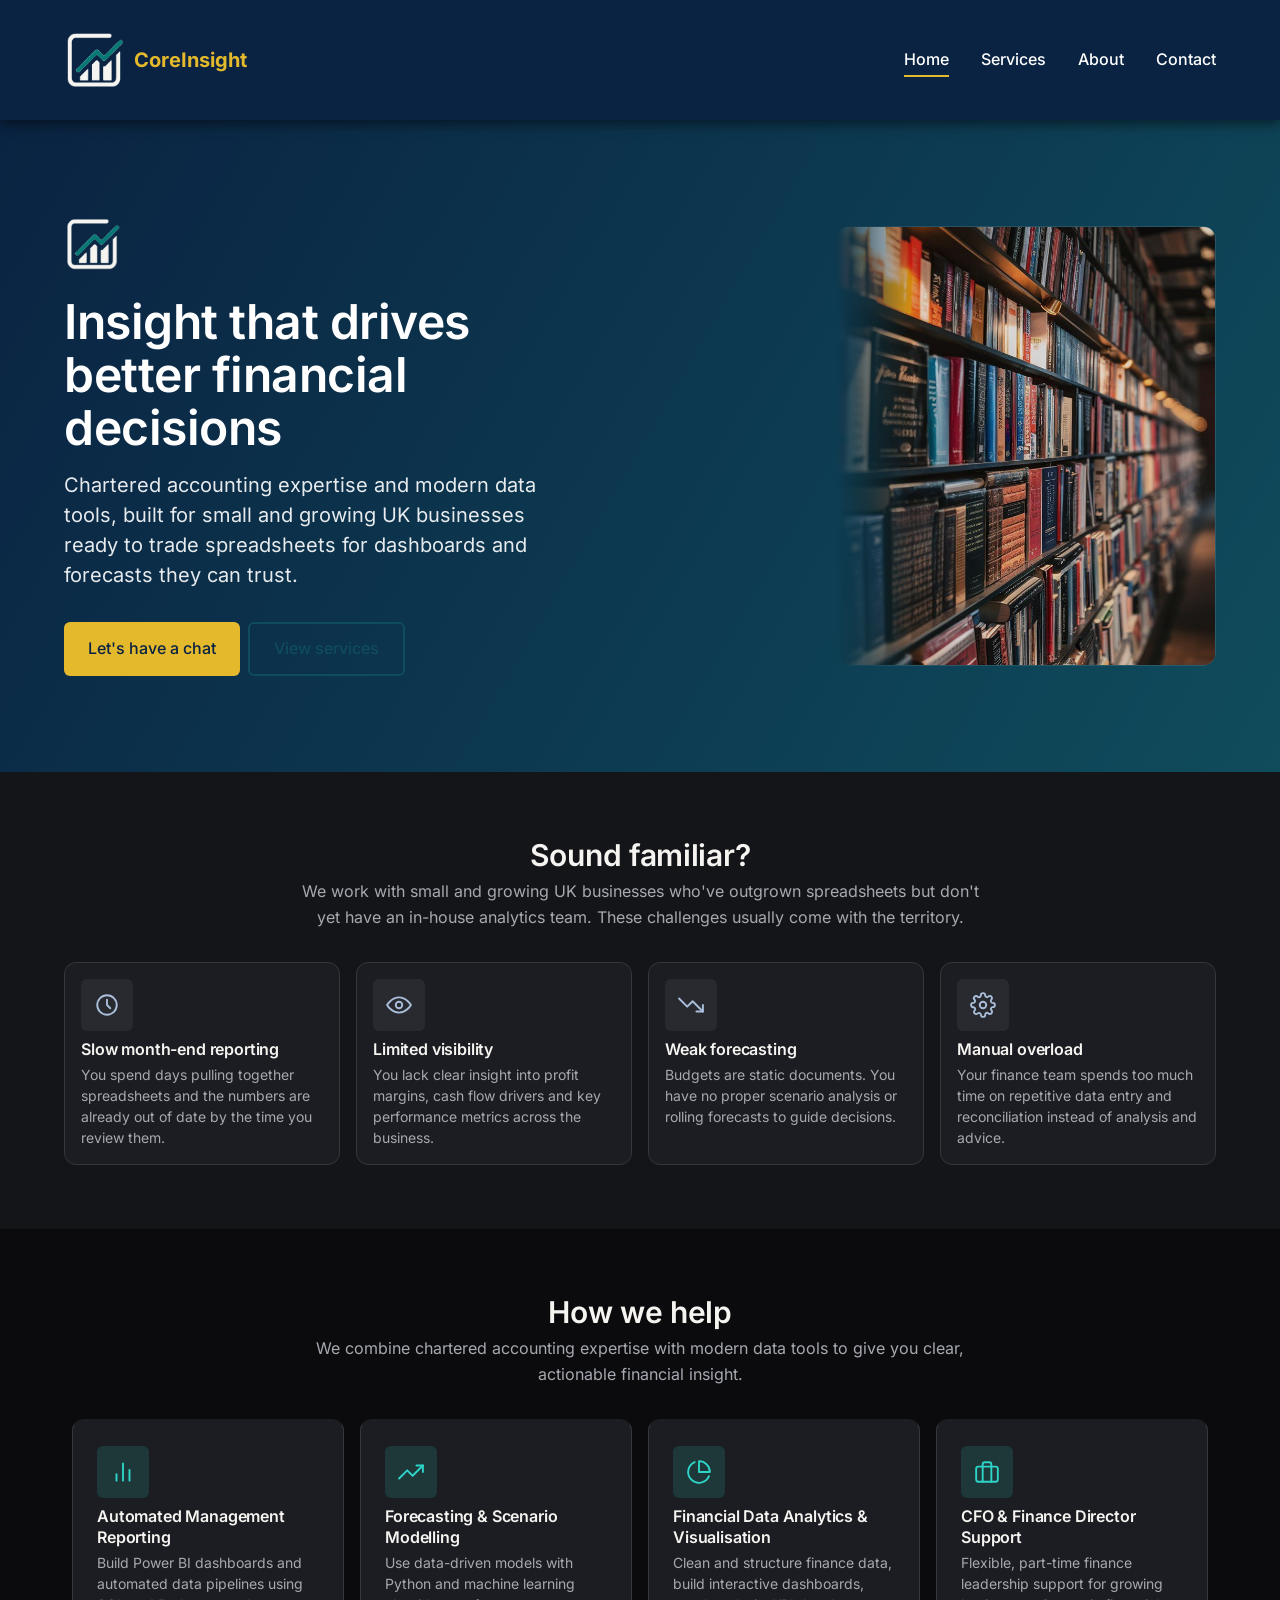
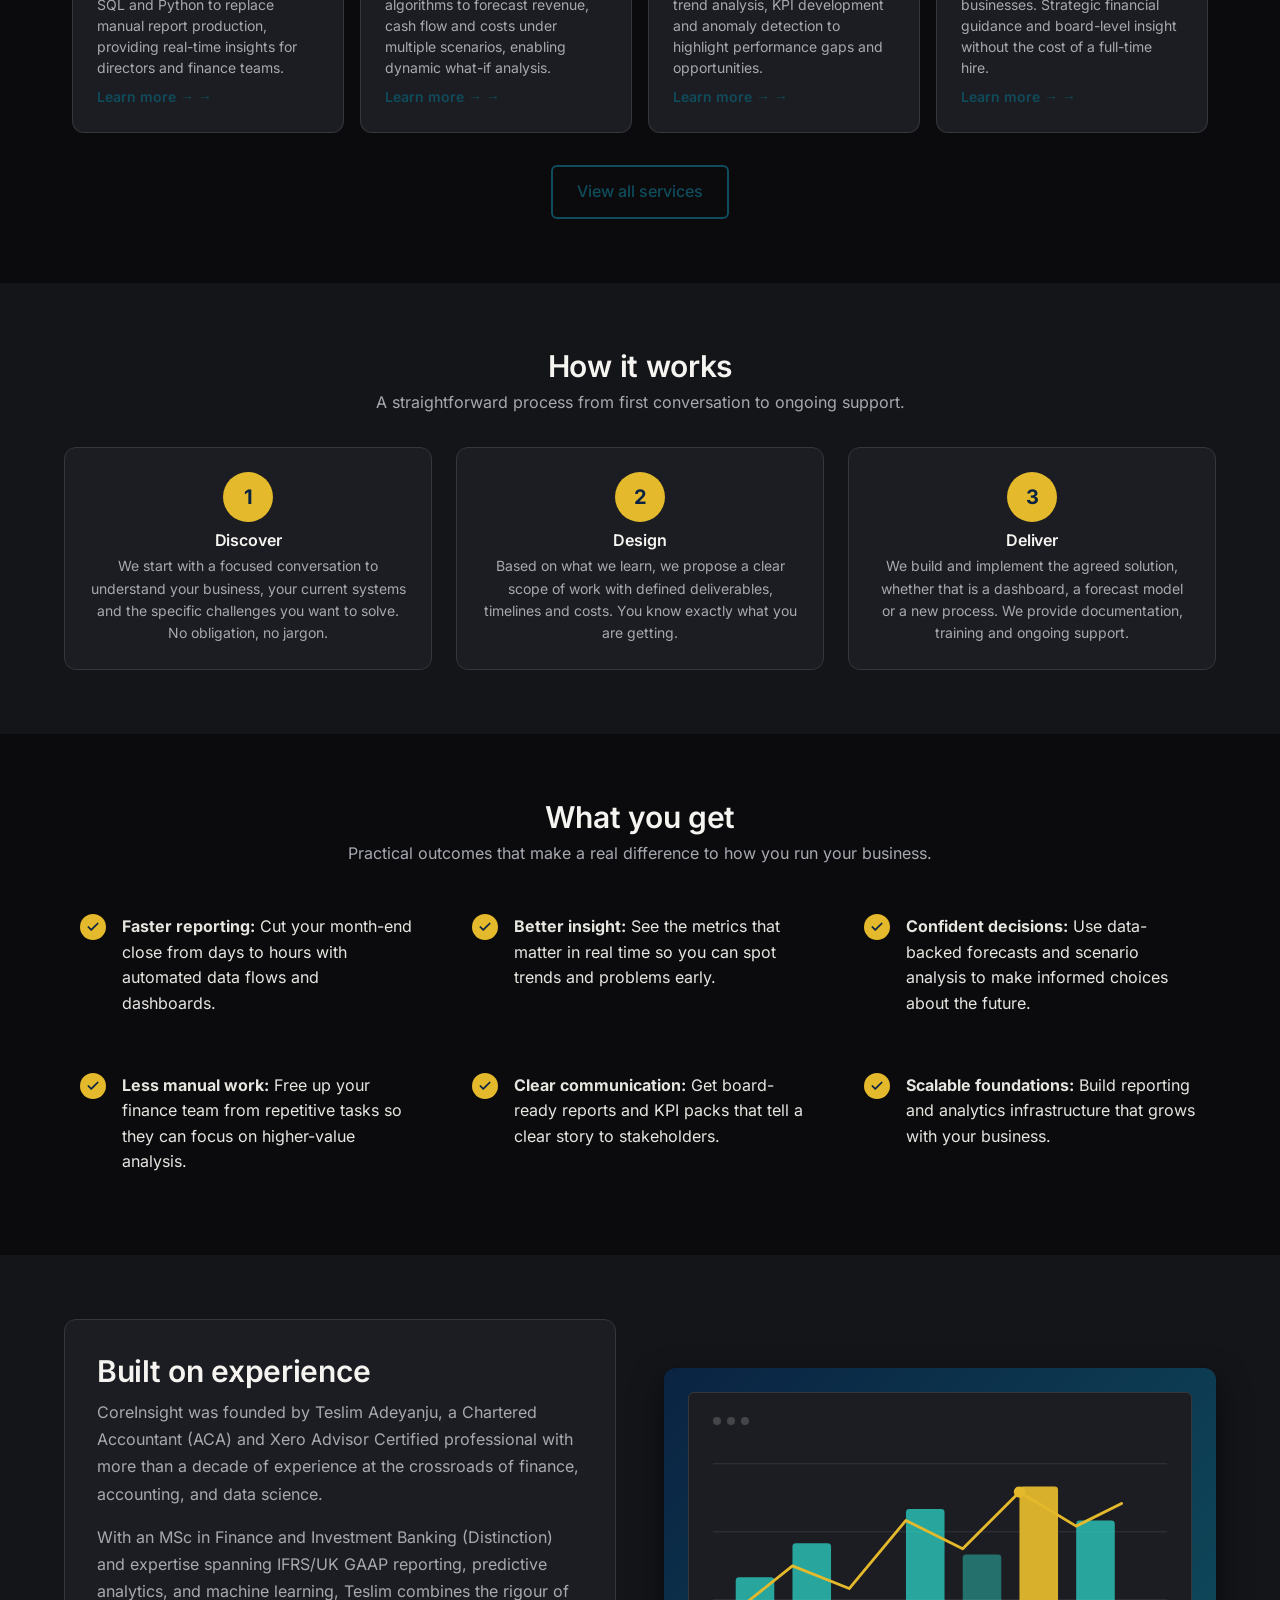
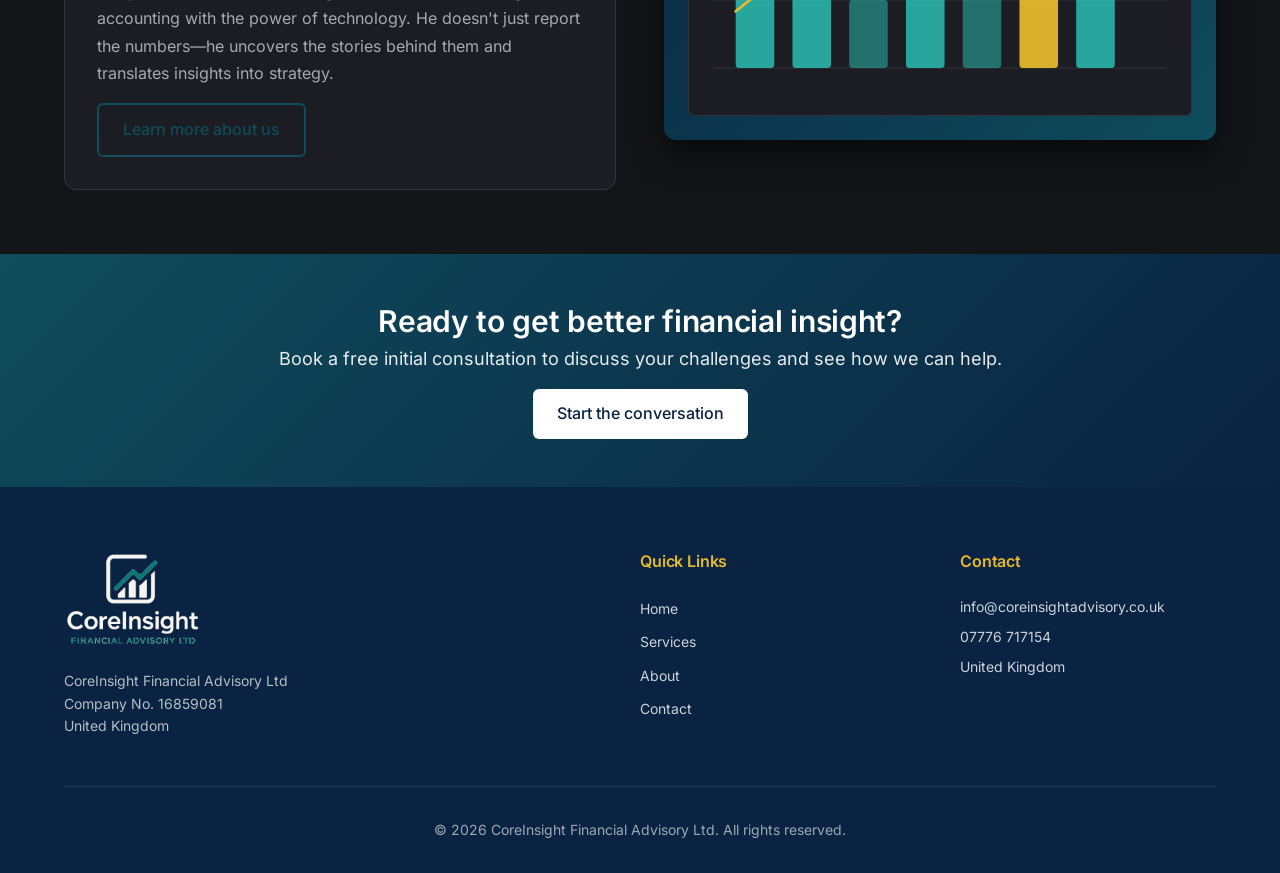
==== commit d05861d8: "Fix broken typeface, add hero visual, and broaden target audience copy - Self-host Inter (variable f" ====
--- a/index.html
+++ b/index.html
@@ -81,15 +81,18 @@
     <main id="main-content">
         <!-- Hero Section -->
         <section class="hero">
-            <div class="container">
+            <div class="container hero-inner">
                 <div class="hero-content">
                     <img src="assets/images/logo-icon.png" alt="" aria-hidden="true" class="hero-logo">
                     <h1>Insight that drives better financial decisions</h1>
-                    <p class="tagline">Chartered accounting expertise and modern data tools, built for UK SMEs turning over &pound;2m&ndash;&pound;50m who are ready to trade spreadsheets for dashboards and forecasts they can trust.</p>
+                    <p class="tagline">Chartered accounting expertise and modern data tools, built for small and growing UK businesses ready to trade spreadsheets for dashboards and forecasts they can trust.</p>
                     <div class="hero-buttons">
-                        <a href="contact.html" class="btn btn-primary">Book a consultation</a>
+                        <a href="contact.html" class="btn btn-primary">Let's have a chat</a>
                         <a href="services.html" class="btn btn-secondary">View services</a>
                     </div>
+                </div>
+                <div class="hero-image">
+                    <img src="assets/images/logo-background.jpg" alt="Shelves of reference books, reflecting the depth of expertise behind CoreInsight's advice">
                 </div>
             </div>
         </section>
@@ -99,7 +102,7 @@
             <div class="container">
                 <div class="section-header">
                     <h2>Sound familiar?</h2>
-                    <p>We work with UK SMEs turning over &pound;2m&ndash;&pound;50m who've outgrown spreadsheets but don't yet have an in-house analytics team. These challenges usually come with the territory.</p>
+                    <p>We work with small and growing UK businesses who've outgrown spreadsheets but don't yet have an in-house analytics team. These challenges usually come with the territory.</p>
                 </div>
                 
                 <div class="problems-grid">
--- a/assets/style.css
+++ b/assets/style.css
@@ -2,6 +2,15 @@
    CoreInsight Financial Advisory Ltd
    Global Styles
    ============================================ */
+
+/* Self-hosted variable font (weights 100-900 in one file) */
+@font-face {
+    font-family: 'Inter';
+    font-style: normal;
+    font-weight: 100 900;
+    font-display: swap;
+    src: url('fonts/inter-var.woff2') format('woff2');
+}
 
 /* CSS Variables */
 :root {
@@ -23,7 +32,7 @@
     --color-text-light: #A6A9B0;
 
     /* Typography */
-    --font-family: 'Avenir', 'Avenir Next', -apple-system, BlinkMacSystemFont, 'Segoe UI', Roboto, Oxygen, Ubuntu, sans-serif;
+    --font-family: 'Inter', -apple-system, BlinkMacSystemFont, 'Segoe UI', Roboto, Oxygen, Ubuntu, sans-serif;
     --font-size-base: 16px;
     --font-size-sm: 0.875rem;
     --font-size-lg: 1.125rem;
@@ -112,6 +121,7 @@
 h1, h2, h3, h4, h5, h6 {
     font-weight: 600;
     line-height: 1.3;
+    letter-spacing: -0.01em;
     color: var(--color-heading);
     margin-bottom: var(--spacing-sm);
 }
@@ -353,8 +363,38 @@
     100% { background-position: 0% 50%; }
 }
 
+.hero-inner {
+    display: flex;
+    align-items: center;
+    justify-content: space-between;
+    gap: var(--spacing-2xl);
+    width: 100%;
+}
+
+.hero-image {
+    flex: 1 1 320px;
+    display: flex;
+    justify-content: flex-end;
+    animation: heroFadeUp 0.8s ease both;
+    animation-delay: 0.3s;
+}
+
+.hero-image img {
+    width: 100%;
+    max-width: 380px;
+    height: 440px;
+    object-fit: cover;
+    border-radius: var(--border-radius-lg);
+    box-shadow: var(--shadow-lg);
+    border: 1px solid rgba(255, 255, 255, 0.12);
+    filter: brightness(0.9) saturate(0.92);
+    -webkit-mask-image: linear-gradient(to right, transparent, black 20%);
+    mask-image: linear-gradient(to right, transparent, black 20%);
+}
+
 .hero-content {
-    max-width: 700px;
+    max-width: 520px;
+    flex: 1 1 420px;
 }
 
 .hero-logo {
@@ -1323,10 +1363,31 @@
    Responsive Styles
    ============================================ */
 @media (max-width: 992px) {
+    .hero-inner {
+        flex-direction: column;
+        text-align: center;
+    }
+
+    .hero-content {
+        max-width: 100%;
+    }
+
+    .hero-buttons {
+        justify-content: center;
+    }
+
+    .hero-image img {
+        max-width: 300px;
+        height: 240px;
+        margin: 0 auto;
+        -webkit-mask-image: none;
+        mask-image: none;
+    }
+
     .problems-grid {
         grid-template-columns: repeat(2, 1fr);
     }
-    
+
     .services-grid .service-card {
         flex: 0 1 calc(50% - var(--spacing-md));
     }
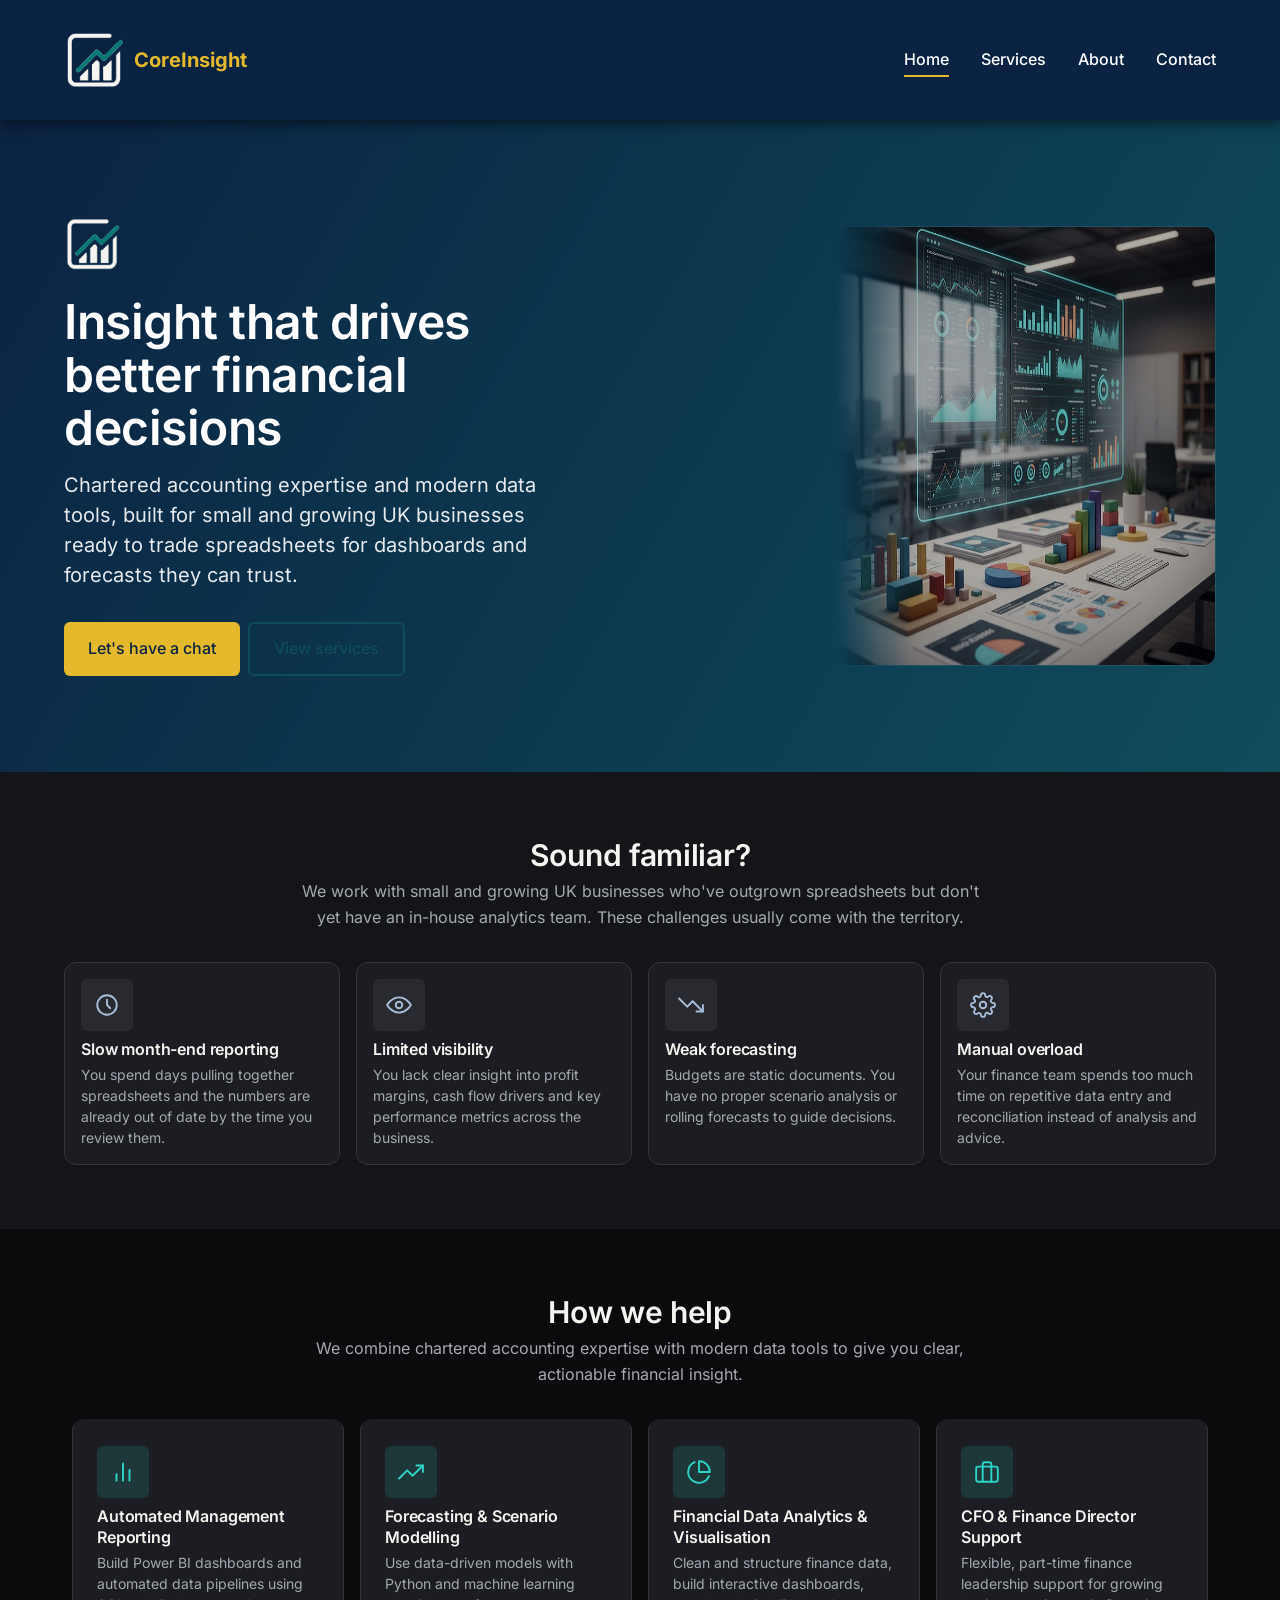
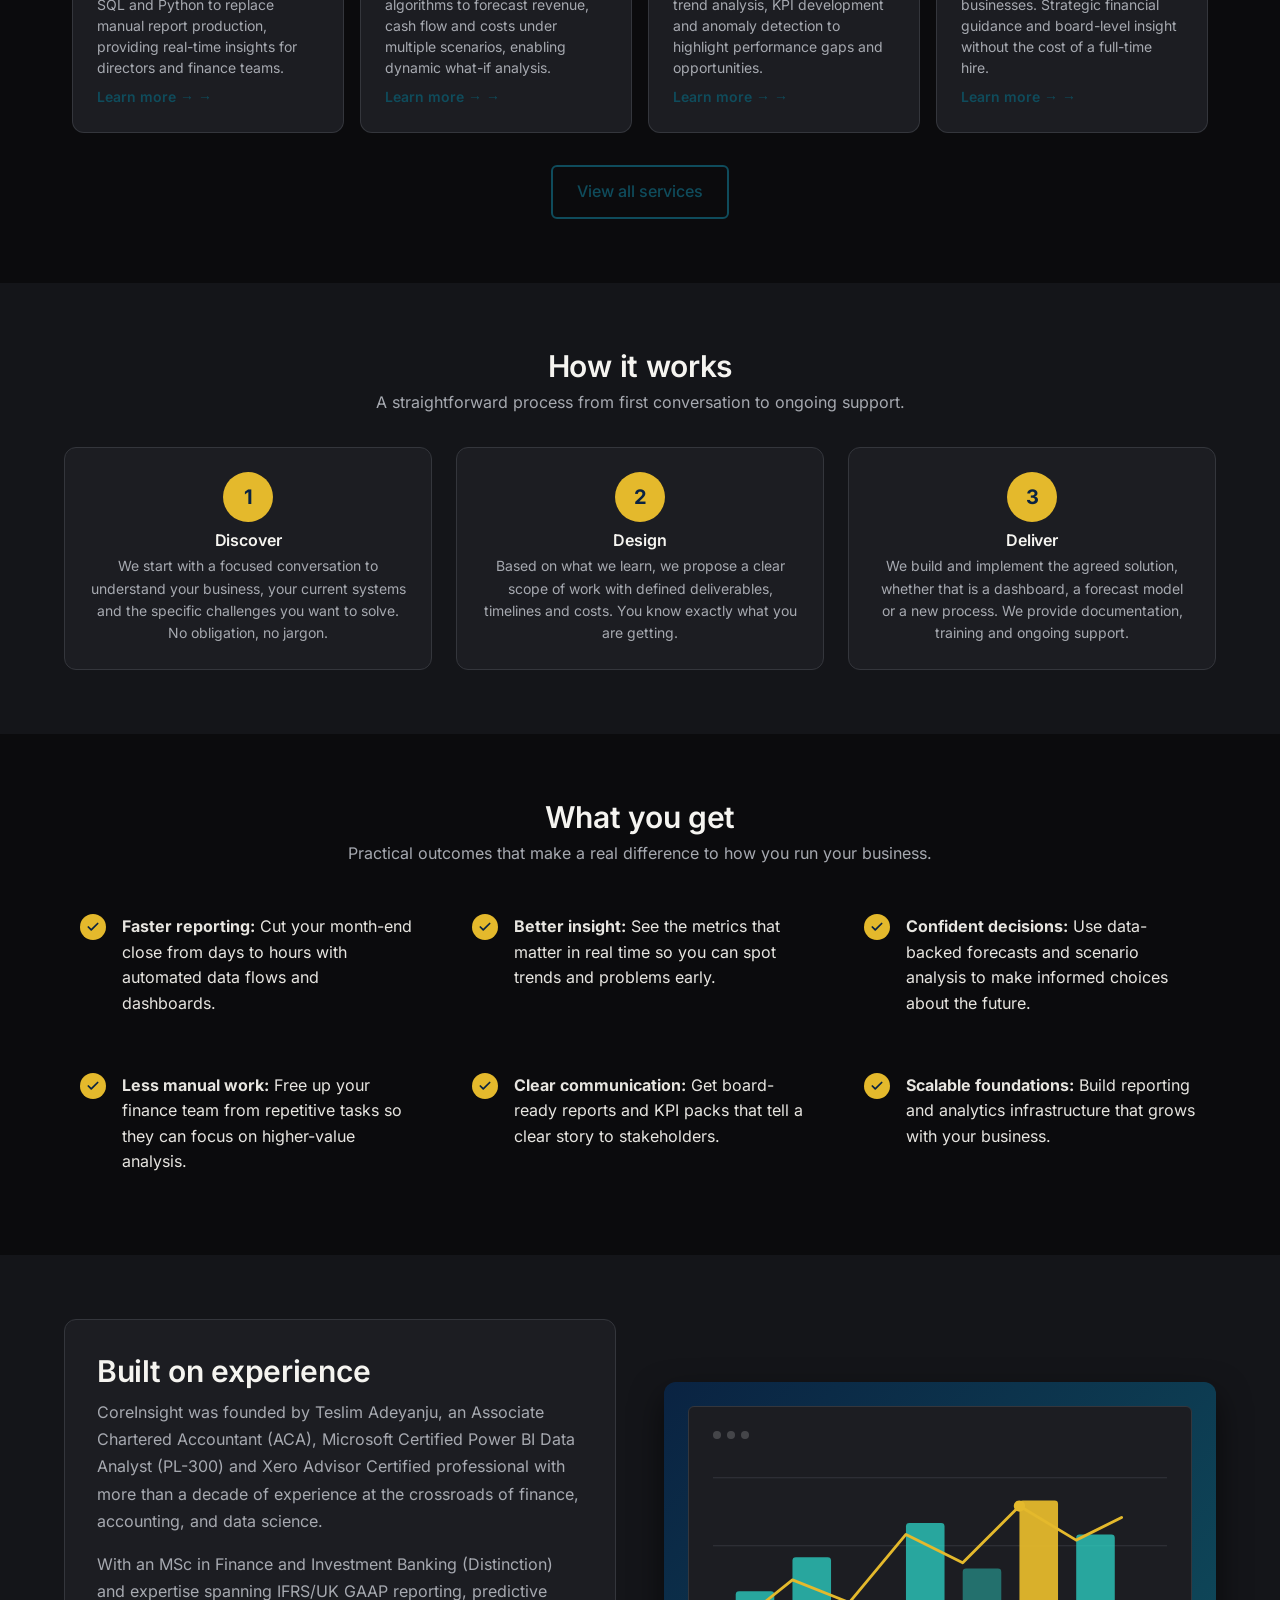
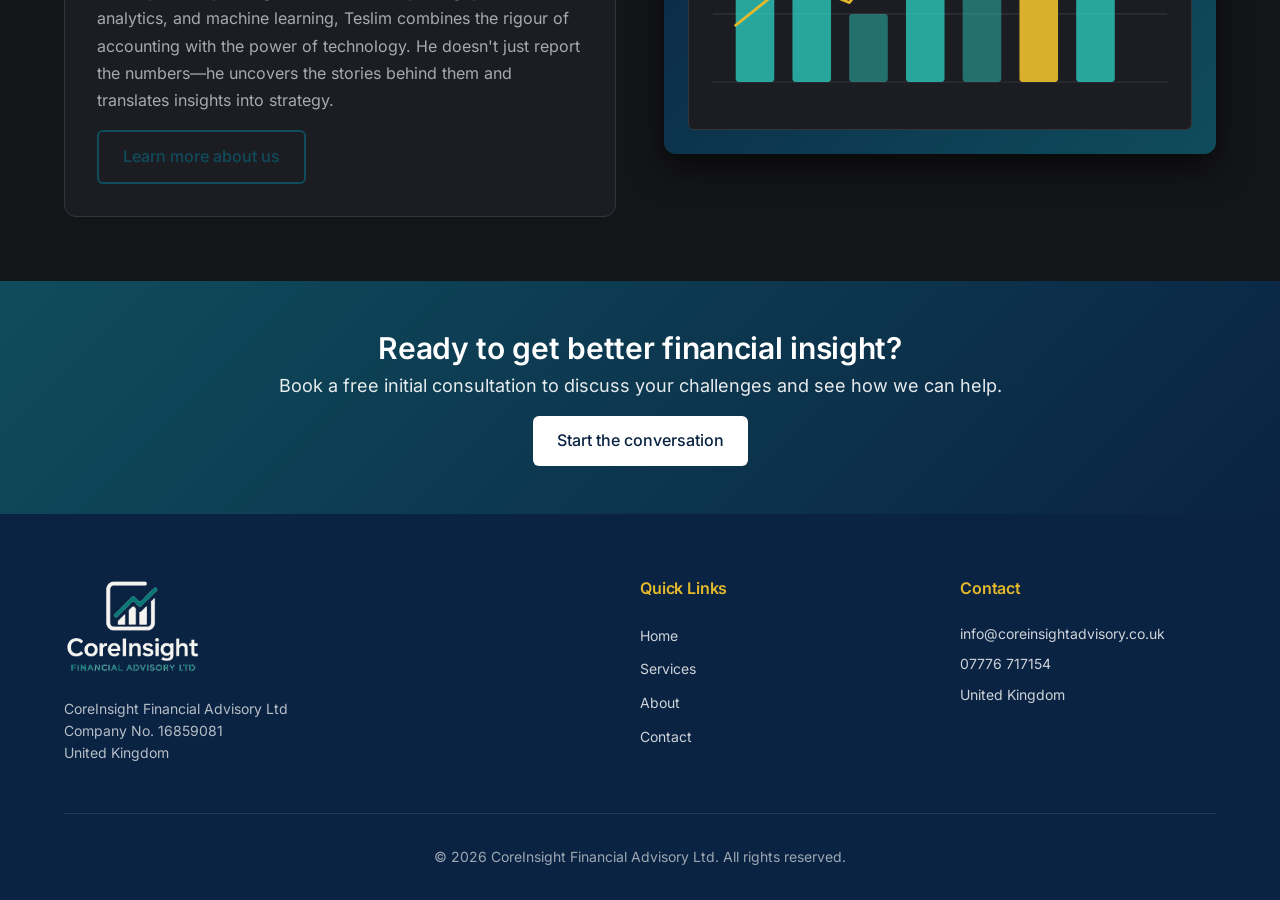
==== commit 2137b5fc: "Update founder credentials and swap hero visual - Add PL-300 (Microsoft Certified Power BI Data Anal" ====
--- a/index.html
+++ b/index.html
@@ -92,7 +92,7 @@
                     </div>
                 </div>
                 <div class="hero-image">
-                    <img src="assets/images/logo-background.jpg" alt="Shelves of reference books, reflecting the depth of expertise behind CoreInsight's advice">
+                    <img src="assets/images/logo3-background.jpg" alt="Illustration of financial analytics dashboards and data visualisations">
                 </div>
             </div>
         </section>
@@ -283,7 +283,7 @@
                 <div class="about-preview">
                     <div class="about-preview-content">
                         <h2>Built on experience</h2>
-                        <p>CoreInsight was founded by Teslim Adeyanju, a Chartered Accountant (ACA) and Xero Advisor Certified professional with more than a decade of experience at the crossroads of finance, accounting, and data science.</p>
+                        <p>CoreInsight was founded by Teslim Adeyanju, an Associate Chartered Accountant (ACA), Microsoft Certified Power BI Data Analyst (PL-300) and Xero Advisor Certified professional with more than a decade of experience at the crossroads of finance, accounting, and data science.</p>
                         <p>With an MSc in Finance and Investment Banking (Distinction) and expertise spanning IFRS/UK GAAP reporting, predictive analytics, and machine learning, Teslim combines the rigour of accounting with the power of technology. He doesn't just report the numbers—he uncovers the stories behind them and translates insights into strategy.</p>
                         <a href="about.html" class="btn btn-secondary">Learn more about us</a>
                     </div>
--- a/assets/style.css
+++ b/assets/style.css
@@ -387,7 +387,7 @@
     border-radius: var(--border-radius-lg);
     box-shadow: var(--shadow-lg);
     border: 1px solid rgba(255, 255, 255, 0.12);
-    filter: brightness(0.9) saturate(0.92);
+    filter: brightness(0.72) saturate(0.85) contrast(1.05);
     -webkit-mask-image: linear-gradient(to right, transparent, black 20%);
     mask-image: linear-gradient(to right, transparent, black 20%);
 }
